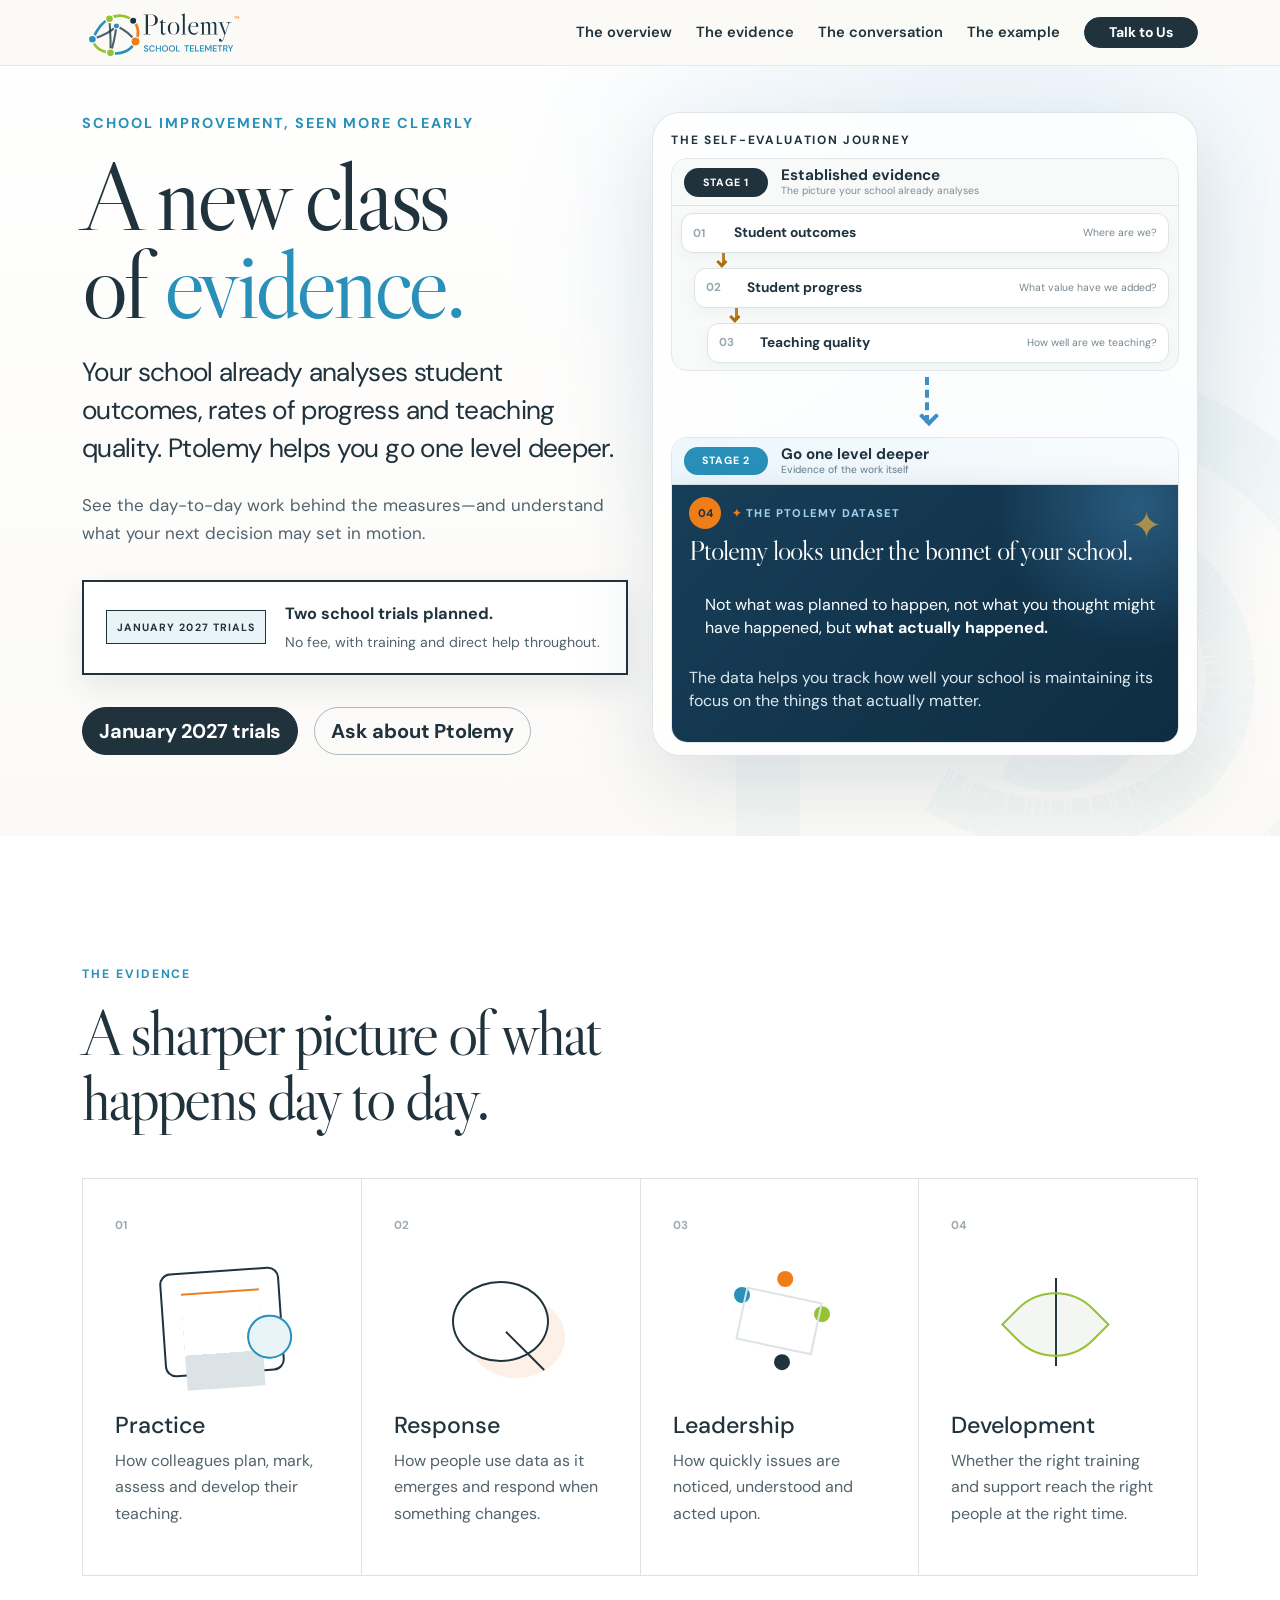
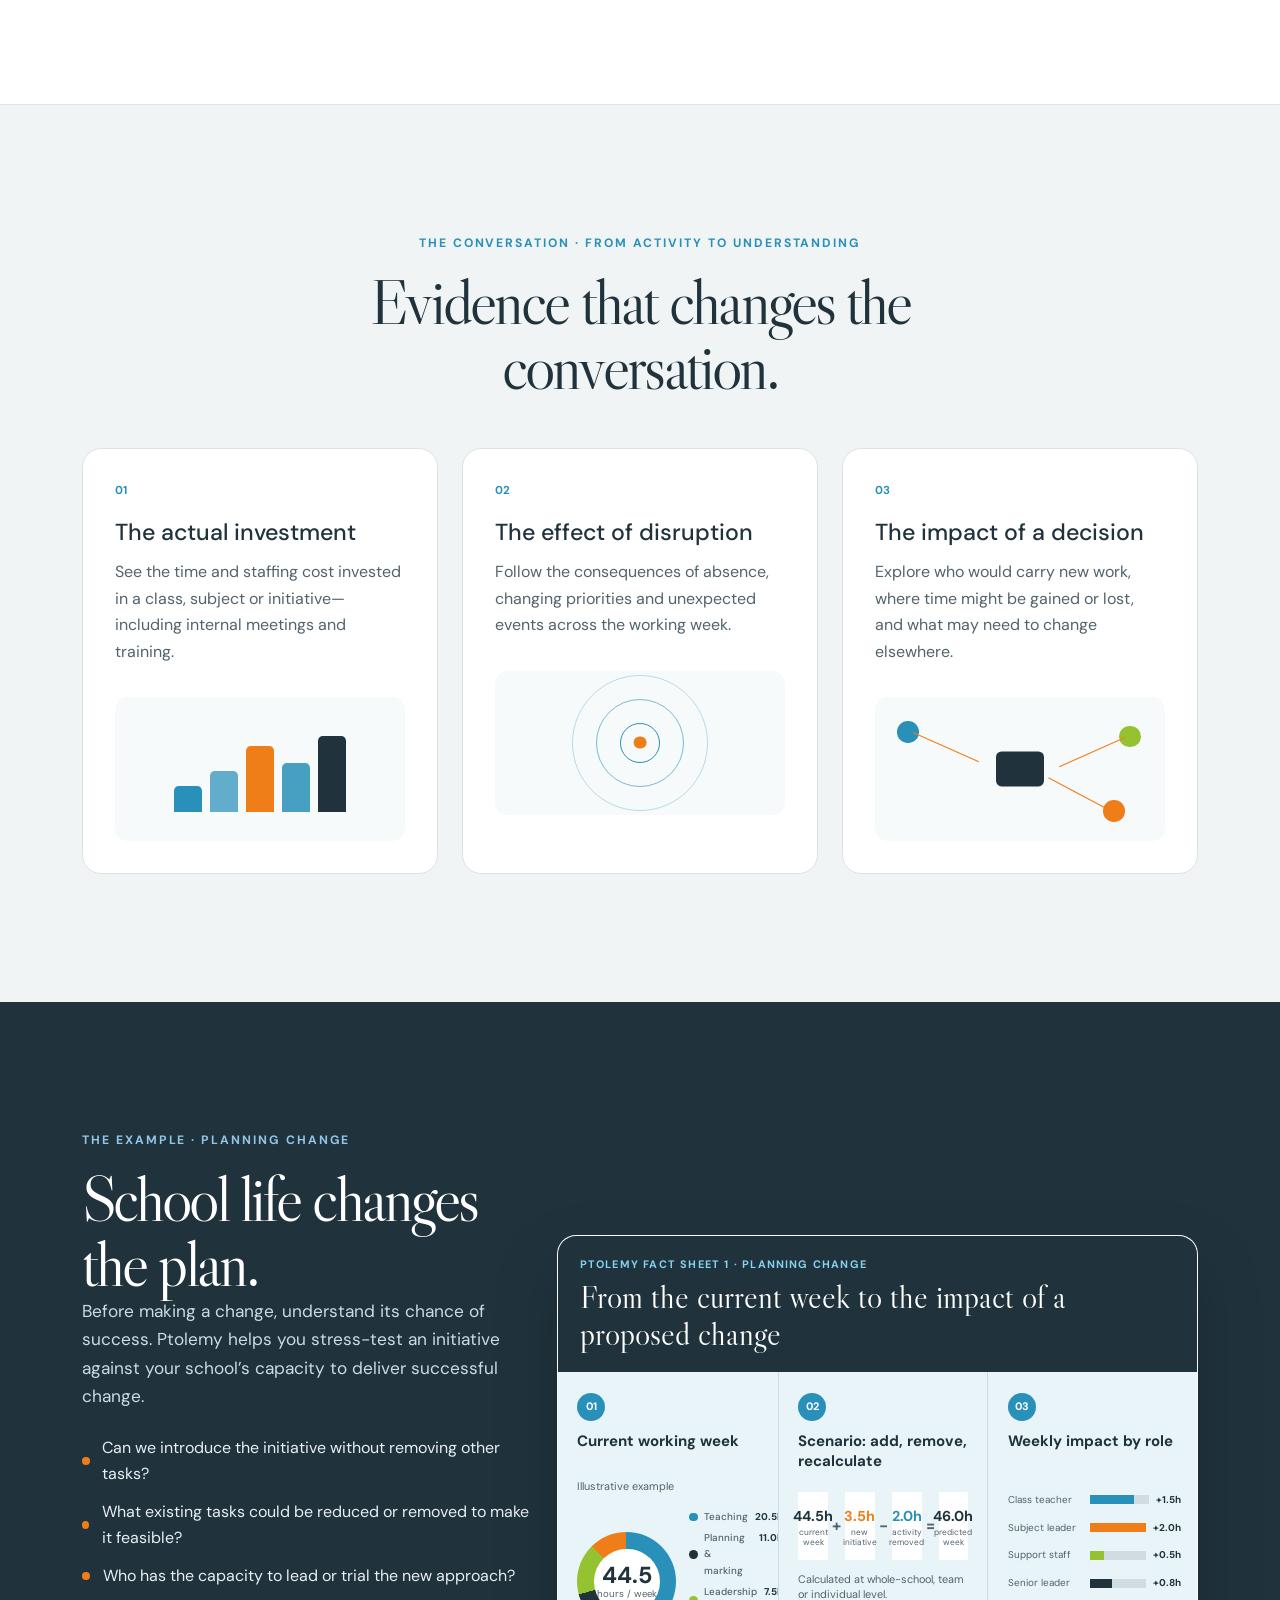
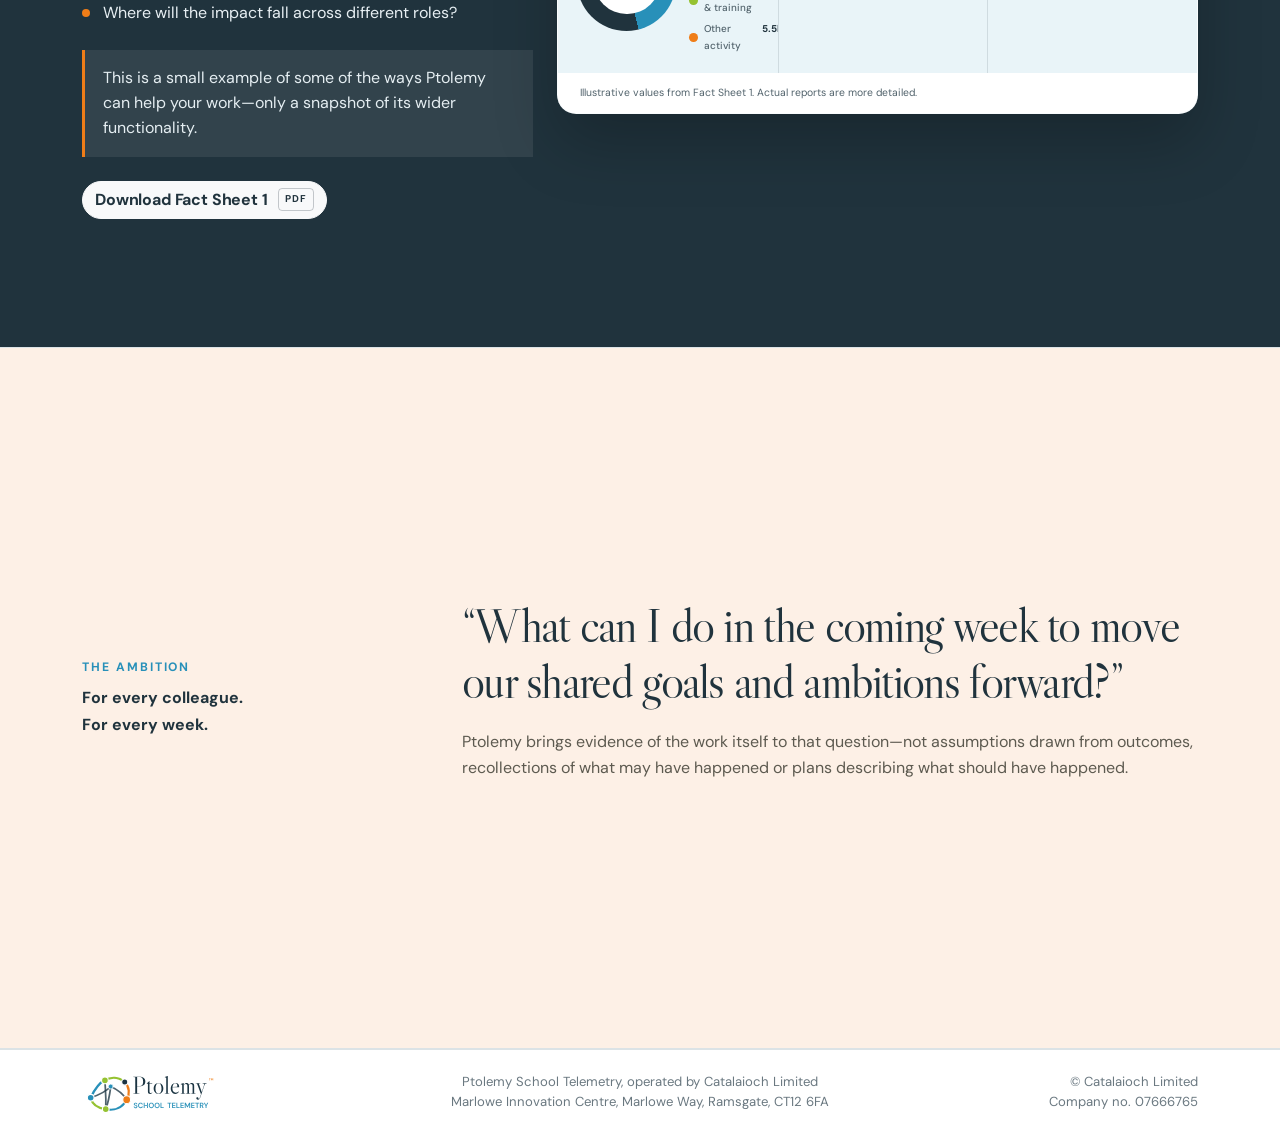
==== index.html @ fa5c5815 "Publish Ptolemy School Telemetry website" ====
<!doctype html>
<html lang="en">
<head>
  <meta charset="utf-8">
  <meta name="viewport" content="width=device-width, initial-scale=1">
  <meta name="description" content="Ptolemy gives schools a new class of evidence: a clear view of the day-to-day work behind outcomes, progress and teaching quality.">
  <title>Ptolemy — School Telemetry</title>
  <link rel="icon" type="image/png" href="assets/images/Ptolemy_Relational_Field_Favicon.png?v=1">
  <link href="https://cdn.jsdelivr.net/npm/bootstrap@5.3.3/dist/css/bootstrap.min.css" rel="stylesheet">
  <link rel="preconnect" href="https://fonts.googleapis.com">
  <link rel="preconnect" href="https://fonts.gstatic.com" crossorigin>
  <link href="https://fonts.googleapis.com/css2?family=DM+Sans:wght@400;500;600;700&amp;family=Libre+Caslon+Display&amp;display=swap" rel="stylesheet">
  <script>
    if ("scrollRestoration" in history) history.scrollRestoration = "manual";
    if (!location.hash || location.hash === "#top") window.scrollTo(0, 0);
  </script>
  <link rel="stylesheet" href="assets/site.css">
</head>
<body>
  <a class="skip-link" href="#main-content">Skip to content</a>

  <nav class="navbar navbar-expand-lg fixed-top" aria-label="Primary navigation">
    <div class="container py-2">
      <a class="navbar-brand d-flex align-items-center" href="#top" aria-label="Ptolemy School Telemetry home">
        <img class="brand-lockup brand-lockup--header" src="assets/images/Ptolemy_Relational_Field_Web_V2B_Refined.svg?v=2b-refined-1" alt="Ptolemy - School Telemetry, relational field identity">
      </a>
      <button class="navbar-toggler" type="button" data-bs-toggle="collapse" data-bs-target="#siteNav" aria-controls="siteNav" aria-expanded="false" aria-label="Toggle navigation">
        <span class="navbar-toggler-icon"></span>
      </button>
      <div class="collapse navbar-collapse" id="siteNav">
        <ul class="navbar-nav ms-auto align-items-lg-center gap-lg-2">
          <li class="nav-item"><a class="nav-link" href="#top">The overview</a></li>
          <li class="nav-item"><a class="nav-link" href="#evidence">The evidence</a></li>
          <li class="nav-item"><a class="nav-link" href="#evidence-conversation">The conversation</a></li>
          <li class="nav-item"><a class="nav-link" href="#difference">The example</a></li>
          <li class="nav-item ms-lg-2"><button class="btn btn-brand btn-sm px-4" type="button" data-bs-toggle="modal" data-bs-target="#contactModal">Talk to Us</button></li>
        </ul>
      </div>
    </div>
  </nav>

  <header class="hero" id="top">
    <div class="hero-watermark" aria-hidden="true"></div>
    <div class="container position-relative">
      <div class="row align-items-center min-vh-100 py-5 gy-5">
        <div class="col-lg-6 pt-5">
          <p class="eyebrow mb-4">School improvement, seen more clearly</p>
          <h1 class="display-title mb-4">A new class<br>of <span>evidence.</span></h1>
          <p class="hero-lead mb-4">Your school already analyses student outcomes, rates of progress and teaching quality. Ptolemy helps you go one level deeper.</p>
          <p class="hero-copy mb-5">See the day-to-day work behind the measures—and understand what your next decision may set in motion.</p>
          <button class="trial-banner trial-banner-v6 trial-banner-action" type="button" data-bs-toggle="modal" data-bs-target="#contactModal" aria-label="Open contact details for the January 2027 school trials">
            <span class="trial-banner-label">January 2027 trials</span>
            <span class="trial-banner-copy"><strong>Two school trials planned.</strong><span>No fee, with training and direct help throughout.</span></span>
          </button>
          <div class="d-flex flex-wrap gap-3">
            <button class="btn btn-brand btn-lg" type="button" data-bs-toggle="modal" data-bs-target="#contactModal">January 2027 trials</button>
            <button class="btn btn-outline-brand btn-lg" type="button" data-bs-toggle="modal" data-bs-target="#contactModal">Ask about Ptolemy</button>
          </div>
        </div>
        <div class="col-lg-6">
          <div class="depth-card" aria-label="The self-evaluation journey from established evidence to the Ptolemy dataset">
            <div class="journey-head">
              <p class="depth-kicker">The self-evaluation journey</p>
            </div>

            <div class="journey-section established-section">
              <div class="journey-stage stage-established">
                <span>Stage 1</span>
                <div><strong>Established evidence</strong><small>The picture your school already analyses</small></div>
              </div>

              <div class="familiar-flow">
                <div class="evidence-layer">
                  <span>01</span><strong>Student outcomes</strong><small>Where are we?</small>
                </div>
                <div class="journey-arrow" aria-hidden="true"><i></i></div>
                <div class="evidence-layer layer-two">
                  <span>02</span><strong>Student progress</strong><small>What value have we added?</small>
                </div>
                <div class="journey-arrow arrow-two" aria-hidden="true"><i></i></div>
                <div class="evidence-layer layer-three">
                  <span>03</span><strong>Teaching quality</strong><small>How well are we teaching?</small>
                </div>
              </div>
            </div>

            <div class="stage-connector" aria-label="Choose to go one level deeper">
              <i aria-hidden="true"></i>
            </div>

            <div class="journey-section deeper-section">
              <div class="journey-stage stage-deeper">
                <span>Stage 2</span>
                <div><strong>Go one level deeper</strong><small>Evidence of the work itself</small></div>
              </div>

              <div class="ptolemy-dataset">
                <div class="dataset-head">
                  <span class="dataset-number">04</span>
                  <span class="dataset-label"><b>✦</b> The Ptolemy dataset</span>
                </div>
                <div class="dataset-message dataset-message-v5">
                  <h2>Ptolemy looks under the bonnet of your school.</h2>
                  <blockquote>Not what was planned to happen, not what you thought might have happened, but <strong>what actually happened.</strong></blockquote>
                  <p class="dataset-focus">The data helps you track how well your school is maintaining its focus on the things that actually matter.</p>
                </div>
              </div>
            </div>
          </div>
        </div>
      </div>
    </div>
  </header>


  <main id="main-content">
    <section class="section-pad" id="evidence">
      <div class="container">
        <div class="row align-items-end mb-5 gy-4">
          <div class="col-lg-7">
            <p class="eyebrow">The evidence</p>
            <h2 class="section-title">A sharper picture of what happens day to day.</h2>
          </div>
        </div>

        <div class="activity-grid">
          <article class="activity-card">
            <span class="activity-index">01</span>
            <div class="activity-mark mark-plan" aria-hidden="true"></div>
            <h3>Practice</h3>
            <p>How colleagues plan, mark, assess and develop their teaching.</p>
          </article>
          <article class="activity-card">
            <span class="activity-index">02</span>
            <div class="activity-mark mark-data" aria-hidden="true"></div>
            <h3>Response</h3>
            <p>How people use data as it emerges and respond when something changes.</p>
          </article>
          <article class="activity-card">
            <span class="activity-index">03</span>
            <div class="activity-mark mark-lead" aria-hidden="true"></div>
            <h3>Leadership</h3>
            <p>How quickly issues are noticed, understood and acted upon.</p>
          </article>
          <article class="activity-card">
            <span class="activity-index">04</span>
            <div class="activity-mark mark-grow" aria-hidden="true"></div>
            <h3>Development</h3>
            <p>Whether the right training and support reach the right people at the right time.</p>
          </article>
        </div>
      </div>
    </section>

    <section class="section-pad reveal-section evidence-conversation-section" id="evidence-conversation">
      <div class="container">
        <div class="text-center section-heading-narrow mx-auto mb-5">
          <p class="eyebrow">The conversation &middot; From activity to understanding</p>
          <h2 class="section-title">Evidence that changes the conversation.</h2>
        </div>
        <div class="row g-4">
          <div class="col-md-4">
            <article class="reveal-card h-100">
              <div class="reveal-no">01</div>
              <h3>The actual investment</h3>
              <p>See the time and staffing cost invested in a class, subject or initiative—including internal meetings and training.</p>
              <div class="mini-viz cost-viz" aria-hidden="true"><i></i><i></i><i></i><i></i><i></i></div>
            </article>
          </div>
          <div class="col-md-4">
            <article class="reveal-card h-100">
              <div class="reveal-no">02</div>
              <h3>The effect of disruption</h3>
              <p>Follow the consequences of absence, changing priorities and unexpected events across the working week.</p>
              <div class="mini-viz ripple-viz" aria-hidden="true"><i></i><i></i><i></i><b></b></div>
            </article>
          </div>
          <div class="col-md-4">
            <article class="reveal-card h-100">
              <div class="reveal-no">03</div>
              <h3>The impact of a decision</h3>
              <p>Explore who would carry new work, where time might be gained or lost, and what may need to change elsewhere.</p>
              <div class="mini-viz decision-viz" aria-hidden="true"><span></span><i></i><i></i><i></i></div>
            </article>
          </div>
        </div>
      </div>
    </section>

    <section class="section-pad actual-section" id="difference">
      <div class="container">
        <div class="row align-items-center gy-5">
          <div class="col-lg-5">
            <p class="eyebrow eyebrow-light">The example &middot; Planning change</p>
            <h2 class="section-title text-white">School life changes the plan.</h2>
            <p class="actual-copy">Before making a change, understand its chance of success. Ptolemy helps you stress-test an initiative against your school’s capacity to deliver successful change.</p>
            <ul class="actual-list list-unstyled mt-4 mb-0">
              <li><span></span>Can we introduce the initiative without removing other tasks?</li>
              <li><span></span>What existing tasks could be reduced or removed to make it feasible?</li>
              <li><span></span>Who has the capacity to lead or trial the new approach?</li>
              <li><span></span>Where will the impact fall across different roles?</li>
            </ul>
            <p class="example-snapshot">This is a small example of some of the ways Ptolemy can help your work&mdash;only a snapshot of its wider functionality.</p>
            <a class="btn btn-light factsheet-download mt-4" href="assets/downloads/Ptolemy-Fact-Sheet-1-Planning-Change.pdf" download>Download Fact Sheet 1 <span>PDF</span></a>
          </div>
          <div class="col-lg-7">
            <figure class="planning-change-graphic" aria-labelledby="planningChangeTitle">
              <figcaption>
                <span>Ptolemy Fact Sheet 1 · Planning change</span>
                <strong id="planningChangeTitle">From the current week to the impact of a proposed change</strong>
              </figcaption>

              <div class="planning-change-flow">
                <section class="factsheet-panel current-week-panel">
                  <span class="factsheet-step">01</span>
                  <h3>Current working week</h3>
                  <p class="factsheet-note">Illustrative example</p>
                  <div class="week-donut-row">
                    <div class="week-donut" role="img" aria-label="44.5 hours per week: teaching 20.5 hours, planning and marking 11 hours, leadership and training 7.5 hours, other activity 5.5 hours">
                      <span><strong>44.5</strong>hours / week</span>
                    </div>
                    <dl class="week-legend">
                      <div><dt><i class="legend-teaching"></i>Teaching</dt><dd>20.5h</dd></div>
                      <div><dt><i class="legend-planning"></i>Planning &amp; marking</dt><dd>11.0h</dd></div>
                      <div><dt><i class="legend-leadership"></i>Leadership &amp; training</dt><dd>7.5h</dd></div>
                      <div><dt><i class="legend-other"></i>Other activity</dt><dd>5.5h</dd></div>
                    </dl>
                  </div>
                </section>

                <section class="factsheet-panel scenario-panel">
                  <span class="factsheet-step">02</span>
                  <h3>Scenario: add, remove, recalculate</h3>
                  <div class="scenario-equation" aria-label="44.5 hour current week plus 3.5 hour new initiative minus 2 hour activity removed equals 46 hour predicted week">
                    <div><strong>44.5h</strong><small>current week</small></div>
                    <span>+</span>
                    <div class="equation-add"><strong>3.5h</strong><small>new initiative</small></div>
                    <span>−</span>
                    <div class="equation-remove"><strong>2.0h</strong><small>activity removed</small></div>
                    <span>=</span>
                    <div><strong>46.0h</strong><small>predicted week</small></div>
                  </div>
                  <p class="scenario-levels">Calculated at whole-school, team or individual level.</p>
                </section>

                <section class="factsheet-panel impact-panel">
                  <span class="factsheet-step">03</span>
                  <h3>Weekly impact by role</h3>
                  <div class="role-impact" aria-label="Illustrative weekly impact by role">
                    <div><span>Class teacher</span><i><b style="--impact:75%"></b></i><strong>+1.5h</strong></div>
                    <div><span>Subject leader</span><i><b class="impact-orange" style="--impact:100%"></b></i><strong>+2.0h</strong></div>
                    <div><span>Support staff</span><i><b class="impact-green" style="--impact:25%"></b></i><strong>+0.5h</strong></div>
                    <div><span>Senior leader</span><i><b class="impact-navy" style="--impact:40%"></b></i><strong>+0.8h</strong></div>
                  </div>
                </section>
              </div>
              <p class="graphic-disclaimer">Illustrative values from Fact Sheet 1. Actual reports are more detailed.</p>
            </figure>
          </div>
        </div>
      </div>
    </section>

    <section class="decision-band ambition-section" id="ambition">
      <div class="container">
        <div class="row align-items-center gy-4">
          <div class="col-lg-4">
            <p class="eyebrow mb-2">The ambition</p>
            <p class="decision-label mb-0">For every colleague.<br>For every week.</p>
          </div>
          <div class="col-lg-8">
            <blockquote>“What can I do in the coming week to move our shared goals and ambitions forward?”</blockquote>
            <p>Ptolemy brings evidence of the work itself to that question—not assumptions drawn from outcomes, recollections of what may have happened or plans describing what should have happened.</p>
          </div>
        </div>
      </div>
    </section>
  </main>

  <footer>
    <div class="container footer-grid">
      <div class="footer-brand">
        <img class="brand-lockup brand-lockup--footer" src="assets/images/Ptolemy_Relational_Field_Web_V2B_Refined.svg?v=2b-refined-1" alt="Ptolemy - School Telemetry, relational field identity">
      </div>
      <p class="footer-address mb-0">
        <span>Ptolemy School Telemetry, operated by Catalaioch Limited</span>
        <span>Marlowe Innovation Centre, Marlowe Way, Ramsgate, CT12 6FA</span>
      </p>
      <p class="footer-legal mb-0">
        <span>© Catalaioch Limited</span>
        <span>Company no. 07666765</span>
      </p>
    </div>
  </footer>

  <div class="modal fade" id="contactModal" tabindex="-1" aria-labelledby="contactModalTitle" aria-hidden="true">
    <div class="modal-dialog modal-lg modal-dialog-centered modal-dialog-scrollable">
      <div class="modal-content">
        <div class="modal-header border-0 px-4 px-md-5 pt-4 pt-md-5">
          <div>
            <span class="modal-kicker">Contact Ptolemy</span>
            <h2 class="modal-title" id="contactModalTitle">Start a conversation.</h2>
            <p class="contact-modal-lead">Find out more about the school trial and maybe even register some interest, or ask to learn more about Ptolemy itself and how it works.</p>
          </div>
          <button type="button" class="btn-close" data-bs-dismiss="modal" aria-label="Close contact details"></button>
        </div>
        <div class="modal-body px-4 px-md-5 pb-4 pb-md-5">
          <div class="contact-modal-grid">
            <section>
              <h3>January 2027 school trial</h3>
              <p>Email <a href="mailto:info@ptolemyeducation.co.uk?subject=January%202027%20trial">info@ptolemyeducation.co.uk</a> with the subject “January 2027 trial”.</p>
            </section>
            <section>
              <h3>General product enquiry</h3>
              <p>Email <a href="mailto:info@ptolemyeducation.co.uk">info@ptolemyeducation.co.uk</a> or telephone <a href="tel:+447778728477">07778 728 477</a>.</p>
            </section>
          </div>

          <aside class="privacy-notice" aria-label="Privacy information">
            <p><strong>Privacy:</strong> If you email us, Catalaioch Limited will use your contact details and message only to reply to and manage your enquiry. We will not add you to a marketing list.</p>
            <details>
              <summary>How we use and retain your information</summary>
              <div>
                <p>These links open your email application; this website does not submit a contact form. We process your name, email address and message on the basis of our legitimate interests in responding to enquiries. Our email service provider will handle the correspondence for us.</p>
                <p>We keep the correspondence only until your enquiry is concluded and it is no longer reasonably required, unless we need to retain it to meet a legal or record-keeping obligation.</p>
                <p>You may ask us for access to your personal data, or ask us to correct, erase or restrict it, and you may object to its use. Contact <a href="mailto:info@ptolemyeducation.co.uk?subject=Data%20protection%20request">info@ptolemyeducation.co.uk</a>. You may also complain to the <a href="https://ico.org.uk/make-a-complaint/" target="_blank" rel="noopener">Information Commissioner’s Office</a>.</p>
              </div>
            </details>
          </aside>
        </div>
      </div>
    </div>
  </div>

  <script src="https://cdn.jsdelivr.net/npm/bootstrap@5.3.3/dist/js/bootstrap.bundle.min.js"></script>
  <script src="assets/site.js"></script>
</body>
</html>
---- assets/site.css ----
/* Consolidated from assets/site.css */
:root {
  --ink: #20333d;
  --ink-soft: #52636c;
  --navy: #20333d;
  --blue: #2890b9;
  --blue-pale: #e9f4f8;
  --gold: #ef7d18;
  --gold-pale: #fdf0e6;
  --sage: #95c231;
  --paper: #fbfaf7;
  --line: #dce3e6;
  --white: #fff;
}

html { scroll-behavior: smooth; }

body {
  color: var(--ink);
  background: var(--paper);
  font-family: "DM Sans", sans-serif;
  line-height: 1.65;
}

.skip-link {
  position: fixed;
  top: -100px;
  left: 1rem;
  z-index: 2000;
  padding: .75rem 1rem;
  color: #fff;
  background: var(--navy);
}

.skip-link:focus { top: 1rem; }

.navbar {
  padding: .1rem 0;
  background: rgba(251, 250, 247, .92);
  border-bottom: 1px solid rgba(23, 43, 58, .08);
  backdrop-filter: blur(16px);
}

.navbar > .container {
  padding-top: .12rem !important;
  padding-bottom: .12rem !important;
}

.navbar-brand { padding-top: 0; padding-bottom: 0; }

.brand-lockup {
  display: block;
  width: auto;
  height: auto;
}

.brand-lockup--header { height: 3.6rem; }
.brand-lockup--footer { height: 3rem; }

.brand-word {
  display: flex;
  align-items: center;
  font-family: "Libre Caslon Display", Georgia, serif;
  font-size: 3.2rem;
  line-height: .82;
  letter-spacing: -.035em;
}

.brand-lockup-copy {
  display: flex;
  flex-direction: column;
  justify-content: center;
  min-width: 0;
  line-height: 1;
}

.navbar-brand .brand-word {
  font-size: 3.45rem;
  line-height: .72;
}

.brand-strapline {
  margin-top: .4rem;
  color: var(--navy);
  font-size: .72rem;
  font-weight: 600;
  letter-spacing: .075em;
  line-height: 1;
  white-space: nowrap;
}

.trade-mark {
  position: relative;
  top: -.24em;
  margin-left: .12em;
  font-size: .62em;
}

.brand-lockup-copy--footer .brand-word {
  font-size: 2.25rem;
  line-height: .72;
}

.brand-lockup-copy--footer .brand-strapline {
  margin-top: .32rem;
  font-size: .62rem;
}

@media (max-width: 575.98px) {
  .brand-lockup--header { height: 3rem; }
  .brand-lockup--footer { height: 2.75rem; }
}

.nav-link {
  color: var(--ink);
  font-size: .92rem;
  font-weight: 600;
}

.nav-link:hover, .nav-link:focus { color: var(--blue); }

.btn {
  border-radius: 999px;
  font-weight: 700;
  letter-spacing: -.01em;
}

.btn-brand {
  color: #fff;
  background: var(--navy);
  border-color: var(--navy);
}

.btn-brand:hover, .btn-brand:focus {
  color: #fff;
  background: #102f45;
  border-color: #102f45;
  transform: translateY(-1px);
}

.btn-outline-brand {
  color: var(--navy);
  border-color: rgba(24, 63, 89, .35);
}

.btn-outline-brand:hover, .btn-outline-brand:focus {
  color: var(--navy);
  background: var(--blue-pale);
  border-color: var(--navy);
}

.hero {
  position: relative;
  min-height: 760px;
  overflow: hidden;
  background:
    radial-gradient(circle at 78% 24%, rgba(79, 155, 211, .13), transparent 31rem),
    linear-gradient(180deg, #fff 0%, var(--paper) 100%);
}

.hero-watermark {
  position: absolute;
  right: -15rem;
  bottom: -24rem;
  width: 64rem;
  height: 64rem;
  opacity: .32;
  background: url("images/Ptolemy_Open_Orbit_Watermark.png?v=1") center/contain no-repeat;
  pointer-events: none;
}

.eyebrow {
  color: var(--blue);
  font-size: .76rem;
  font-weight: 700;
  letter-spacing: .16em;
  text-transform: uppercase;
}

.eyebrow-light { color: #91c6e8; }

.display-title, .section-title {
  font-family: "Libre Caslon Display", Georgia, serif;
  letter-spacing: -.045em;
}

.display-title {
  max-width: 760px;
  font-size: clamp(4rem, 7.6vw, 7.2rem);
  line-height: .91;
}

.display-title span { color: var(--blue); }

.hero-lead {
  max-width: 650px;
  font-size: clamp(1.25rem, 2.1vw, 1.65rem);
  line-height: 1.45;
  letter-spacing: -.025em;
}

.hero-copy {
  max-width: 590px;
  color: var(--ink-soft);
  font-size: 1.06rem;
}

@media (min-width: 992px) {
  .hero .row {
    align-items: flex-start !important;
    padding-top: 8rem !important;
    padding-bottom: 4rem !important;
  }

  .hero .row > .col-lg-6:first-child {
    padding-top: 0 !important;
    transform: translateY(-1rem);
  }

  .hero .row > .col-lg-6:last-child {
    transform: translateY(-1rem);
  }
}

.hero .eyebrow {
  margin-bottom: 1rem !important;
  font-size: .9rem;
  letter-spacing: .14em;
}

.depth-card {
  position: relative;
  max-width: 625px;
  margin-left: auto;
  padding: 1.15rem;
  padding-bottom: .75rem;
  border: 1px solid rgba(23, 43, 58, .12);
  border-radius: 1.75rem;
  background: rgba(255, 255, 255, .82);
  box-shadow: 0 30px 80px rgba(24, 63, 89, .13);
  backdrop-filter: blur(12px);
}

.depth-kicker {
  margin: 0;
  color: var(--navy);
  font-size: .75rem;
  font-weight: 700;
  letter-spacing: .14em;
  text-transform: uppercase;
}

.journey-head {
  display: flex;
  align-items: center;
  margin-bottom: .45rem;
}

.journey-section {
  overflow: hidden;
  border: 1px solid #e2e8ea;
  border-radius: 1rem;
  background: rgba(247, 249, 249, .8);
}

.journey-stage {
  display: grid;
  grid-template-columns: 5.2rem 1fr;
  gap: .85rem;
  align-items: center;
  padding: .46rem .75rem;
  border-bottom: 1px solid var(--line);
}

.journey-stage > span {
  display: grid;
  place-items: center;
  min-height: 1.8rem;
  padding: .2rem .45rem;
  color: #fff;
  border-radius: 999px;
  background: var(--navy);
  font-size: .66rem;
  font-weight: 800;
  letter-spacing: .1em;
  text-transform: uppercase;
}

.journey-stage strong { display: block; color: var(--navy); font-size: .95rem; line-height: 1.15; }
.journey-stage small { display: block; margin-top: .08rem; color: #7c8b93; font-size: .64rem; line-height: 1.2; }

.stage-established {
  background: #f8f9f9;
}

.stage-deeper {
  background: linear-gradient(90deg, #edf7fc, #f8fbfc);
}

.stage-deeper > span { color: #fff; background: var(--blue); }
.stage-deeper strong { color: var(--navy); }
.stage-deeper small { color: #5f7b8c; }

.stage-connector {
  position: relative;
  display: flex;
  justify-content: center;
  width: 100%;
  height: 3.65rem;
  margin: .25rem auto;
}

.stage-connector i {
  position: absolute;
  left: 50%;
  top: .15rem;
  width: 0;
  height: 2.85rem;
  border-left: 4px dashed #3b8fc7;
}

.stage-connector i::after {
  content: "";
  position: absolute;
  left: -.46rem;
  bottom: -.02rem;
  width: .88rem;
  height: .88rem;
  border-right: 4px solid #3b8fc7;
  border-bottom: 4px solid #3b8fc7;
  transform: rotate(45deg);
}

.familiar-flow {
  display: block;
  padding: .45rem .55rem;
}

.evidence-layer {
  display: grid;
  grid-template-columns: 2rem 1fr auto;
  gap: .55rem;
  align-items: center;
  margin: 0;
  padding: .58rem .7rem;
  border: 1px solid var(--line);
  border-radius: .75rem;
  background: #fff;
  box-shadow: 0 5px 14px rgba(24, 63, 89, .04);
}

.evidence-layer > span {
  color: #99a7af;
  font-size: .72rem;
  font-weight: 700;
}

.evidence-layer strong { font-size: .86rem; line-height: 1.15; }
.evidence-layer small { color: #76868f; font-size: .65rem; line-height: 1.2; }

.layer-two { margin-left: .8rem; }
.layer-three { margin-left: 1.6rem; }

.journey-arrow {
  position: relative;
  width: 2rem;
  height: .96rem;
  margin-left: 1.55rem;
}

.journey-arrow i {
  position: absolute;
  left: 50%;
  top: 0;
  width: 3px;
  height: .78rem;
  background: #bb8120;
}

.journey-arrow i::after {
  content: "";
  position: absolute;
  left: -.22rem;
  right: auto;
  bottom: 0;
  width: .48rem;
  height: .48rem;
  border-right: 3px solid #a86f12;
  border-bottom: 3px solid #a86f12;
  transform: rotate(45deg);
}

.arrow-two { margin-left: 2.35rem; }

.ptolemy-dataset {
  position: relative;
  overflow: hidden;
  padding: .78rem 1.05rem .85rem;
  color: #fff;
  border: 1px solid rgba(255,255,255,.12);
  border: 0;
  border-radius: 0;
  background:
    radial-gradient(circle at 92% 8%, rgba(79,155,211,.38), transparent 9rem),
    linear-gradient(135deg, #173e58, #0e2d42);
  box-shadow: 0 17px 38px rgba(24, 63, 89, .25);
}

.ptolemy-dataset::after {
  content: "✦";
  position: absolute;
  right: 1rem;
  top: .65rem;
  color: rgba(213, 163, 62, .75);
  font-size: 2.3rem;
}

.dataset-head { display: flex; align-items: center; gap: .65rem; margin-bottom: .32rem; }

.dataset-number {
  display: grid;
  place-items: center;
  width: 2rem;
  height: 2rem;
  color: var(--navy);
  border-radius: 50%;
  background: var(--gold);
  font-size: .7rem;
  font-weight: 800;
}

.dataset-label {
  color: #9fd0ed;
  font-size: .7rem;
  font-weight: 800;
  letter-spacing: .11em;
  text-transform: uppercase;
}

.dataset-label b { color: var(--gold); }

.ptolemy-dataset h2 {
  max-width: 450px;
  margin: 0 0 .3rem;
  font-family: "Libre Caslon Display", Georgia, serif;
  font-size: clamp(1.42rem, 2.1vw, 1.78rem);
  line-height: 1.08;
  letter-spacing: -.035em;
}

.ptolemy-dataset > p { margin: 0; color: #c7d8e2; font-size: .82rem; }

.dataset-signals { display: flex; flex-wrap: wrap; gap: .35rem; margin-top: .48rem; }

.dataset-signals span {
  padding: .28rem .62rem;
  color: #fff;
  border: 1px solid rgba(255,255,255,.17);
  border-radius: 999px;
  background: rgba(255,255,255,.06);
  font-size: .68rem;
  font-weight: 700;
}

.depth-caption {
  display: flex;
  justify-content: center;
  align-items: center;
  gap: .65rem;
  margin: .65rem 0 0;
  color: var(--navy);
  font-size: .72rem;
  font-weight: 700;
  letter-spacing: .05em;
  text-transform: uppercase;
}

.depth-caption i {
  width: 1.7rem;
  height: 1px;
  background: var(--gold);
}

.section-pad { padding: clamp(5.5rem, 10vw, 9rem) 0; }

.section-title {
  margin: 0;
  font-size: clamp(2.8rem, 5vw, 5rem);
  line-height: 1.02;
}

.section-intro {
  color: var(--ink-soft);
  font-size: 1.08rem;
}

.activity-grid {
  display: grid;
  grid-template-columns: repeat(4, 1fr);
  border-top: 1px solid var(--line);
  border-left: 1px solid var(--line);
}

.activity-card {
  position: relative;
  min-height: 360px;
  padding: 2rem;
  border-right: 1px solid var(--line);
  border-bottom: 1px solid var(--line);
  background: rgba(255,255,255,.48);
  transition: background .25s ease, transform .25s ease;
}

.activity-card:hover { z-index: 2; background: #fff; transform: translateY(-4px); }
.activity-index { color: #9daab1; font-size: .72rem; font-weight: 700; }
.activity-card h3 { margin-top: 2rem; font-size: 1.45rem; }
.activity-card p { color: var(--ink-soft); }

.activity-mark {
  position: relative;
  width: 7.5rem;
  height: 6.5rem;
  margin: 2rem auto 2.4rem;
}

.activity-mark::before, .activity-mark::after { content: ""; position: absolute; }
.mark-plan { border: 2px solid var(--navy); border-radius: .7rem; transform: rotate(-4deg); }
.mark-plan::before { inset: 1.2rem; border-top: 2px solid var(--gold); box-shadow: 0 1.1rem 0 var(--line), 0 2.2rem 0 var(--line); }
.mark-plan::after { right: -.7rem; bottom: .6rem; width: 2.8rem; height: 2.8rem; border-radius: 50%; background: var(--blue-pale); border: 2px solid var(--blue); }
.mark-data::before { inset: .7rem; border-radius: 50%; border: 2px solid var(--navy); box-shadow: 1rem 1rem 0 var(--gold-pale); }
.mark-data::after { left: 3.6rem; top: 5rem; width: 3.4rem; height: 2px; background: var(--navy); transform: rotate(45deg); }
.mark-lead::before { left: .9rem; top: 1.1rem; width: 1rem; height: 1rem; border-radius: 50%; background: var(--blue); box-shadow: 2.7rem -1rem 0 var(--gold), 5rem 1.2rem 0 var(--sage), 2.5rem 4.2rem 0 var(--navy); }
.mark-lead::after { inset: 1.55rem 1.3rem; border: 2px solid var(--line); transform: rotate(12deg); }
.mark-grow::before { left: 3.55rem; bottom: .5rem; width: 2px; height: 5.5rem; background: var(--navy); }
.mark-grow::after { left: 1.2rem; top: 1rem; width: 4.8rem; height: 4.8rem; border: 2px solid var(--sage); border-radius: 70% 0 70% 0; transform: rotate(45deg); background: rgba(111,141,120,.08); }

.actual-section { color: #fff; background: var(--navy); }
.actual-copy { color: #cbdbe4; font-size: 1.08rem; }
.actual-list li { display: flex; gap: .8rem; align-items: center; margin: .7rem 0; color: #e7eff3; }
.actual-list li span { width: .5rem; height: .5rem; border-radius: 50%; background: var(--gold); }

.plan-board {
  padding: 1.4rem;
  color: var(--ink);
  border-radius: 1.4rem;
  background: #fdfcf9;
  box-shadow: 0 32px 70px rgba(0,0,0,.2);
}

.plan-board-head { display: flex; justify-content: space-between; align-items: center; padding: .3rem .5rem 1.2rem; font-size: .82rem; font-weight: 700; }
.live-pill { display: flex; align-items: center; gap: .5rem; color: var(--sage); }
.live-pill i { width: .55rem; height: .55rem; border-radius: 50%; background: var(--sage); box-shadow: 0 0 0 .25rem rgba(111,141,120,.14); }
.plan-columns { display: grid; grid-template-columns: 1fr 1fr; border: 1px solid var(--line); border-radius: 1rem; overflow: hidden; }
.plan-column { padding: 1.3rem; background: #fff; }
.plan-column + .plan-column { border-left: 1px solid var(--line); }
.plan-column > p { font-size: .74rem; font-weight: 700; letter-spacing: .1em; text-transform: uppercase; }
.week-row { display: grid; grid-template-columns: 2.3rem 1fr auto; gap: .55rem; align-items: center; height: 2.75rem; font-size: .72rem; }
.week-row i { display: block; width: var(--w); height: .72rem; border-radius: 999px; background: #dfe8ed; }
.lived .week-row i { background: linear-gradient(90deg, var(--blue), #92c8e8); }
.week-row b { color: var(--gold); font-size: .62rem; font-weight: 700; }
.plan-insight { display: flex; justify-content: space-between; gap: 1rem; padding: 1.2rem .5rem .25rem; font-size: .8rem; }
.plan-insight span { color: var(--ink-soft); }

.section-heading-narrow { max-width: 800px; }
.reveal-card { position: relative; overflow: hidden; padding: 2rem; border: 1px solid var(--line); border-radius: 1.2rem; background: #fff; }
.reveal-no { color: var(--blue); font-size: .72rem; font-weight: 700; }
.reveal-card h3 { margin: 1.2rem 0 .8rem; font-size: 1.45rem; }
.reveal-card p { color: var(--ink-soft); }
.mini-viz { position: relative; height: 9rem; margin-top: 2rem; border-radius: .8rem; background: #f5f8f9; overflow: hidden; }
.cost-viz { display: flex; align-items: end; justify-content: center; gap: .5rem; padding: 1.8rem; }
.cost-viz i { width: 12%; height: 30%; border-radius: .3rem .3rem 0 0; background: var(--blue); }
.cost-viz i:nth-child(2) { height: 48%; opacity: .72; }
.cost-viz i:nth-child(3) { height: 77%; background: var(--gold); }
.cost-viz i:nth-child(4) { height: 57%; opacity: .85; }
.cost-viz i:nth-child(5) { height: 88%; background: var(--navy); }
.ripple-viz i { position: absolute; left: 50%; top: 50%; border: 1px solid var(--blue); border-radius: 50%; transform: translate(-50%,-50%); }
.ripple-viz i:nth-child(1) { width: 2.5rem; height: 2.5rem; }
.ripple-viz i:nth-child(2) { width: 5.5rem; height: 5.5rem; opacity: .6; }
.ripple-viz i:nth-child(3) { width: 8.5rem; height: 8.5rem; opacity: .3; }
.ripple-viz b { position: absolute; left: 50%; top: 50%; width: .8rem; height: .8rem; border-radius: 50%; background: var(--gold); transform: translate(-50%,-50%); }
.decision-viz span { position: absolute; left: 50%; top: 50%; width: 3rem; height: 2.2rem; border-radius: .35rem; background: var(--navy); transform: translate(-50%,-50%); }
.decision-viz i { position: absolute; width: 1.35rem; height: 1.35rem; border-radius: 50%; background: var(--blue); }
.decision-viz i::after { content: ""; position: absolute; top: 50%; width: 4.5rem; height: 1px; background: var(--gold); }
.decision-viz i:nth-of-type(1) { left: 1.4rem; top: 1.5rem; }
.decision-viz i:nth-of-type(1)::after { left: 1rem; transform: rotate(24deg); transform-origin: left; }
.decision-viz i:nth-of-type(2) { right: 1.5rem; top: 1.8rem; background: var(--sage); }
.decision-viz i:nth-of-type(2)::after { right: 1rem; transform: rotate(-24deg); transform-origin: right; }
.decision-viz i:nth-of-type(3) { right: 2.5rem; bottom: 1.2rem; background: var(--gold); }
.decision-viz i:nth-of-type(3)::after { right: .8rem; transform: rotate(28deg); transform-origin: right; }

.decision-band { padding: 5rem 0; border-top: 1px solid var(--line); border-bottom: 1px solid var(--line); background: var(--gold-pale); }
.decision-label { color: var(--navy); font-weight: 700; }
.decision-band blockquote { margin: 0 0 1.2rem; color: var(--navy); font-family: "Libre Caslon Display", Georgia, serif; font-size: clamp(2rem, 3.8vw, 3.8rem); line-height: 1.15; letter-spacing: -.035em; }
.decision-band .col-lg-8 > p { max-width: 780px; color: #5d5a50; }

.previews-section { background: #f1f4f4; }
.preview-card { display: flex; flex-direction: column; width: 100%; min-height: 410px; padding: 1.3rem; text-align: left; border: 1px solid var(--line); border-radius: 1.1rem; background: #fff; transition: transform .25s ease, box-shadow .25s ease; }
.preview-card:hover, .preview-card:focus-visible { transform: translateY(-6px); box-shadow: 0 22px 55px rgba(24,63,89,.12); outline: 3px solid rgba(79,155,211,.24); outline-offset: 3px; }
.preview-tag { color: var(--blue); font-size: .7rem; font-weight: 700; letter-spacing: .1em; text-transform: uppercase; }
.preview-screen { position: relative; display: block; height: 180px; margin: 1.2rem 0 1.5rem; border: 1px solid #d9e3e8; border-radius: .75rem; background: #f7fafb; overflow: hidden; }
.preview-card strong { display: block; min-height: 4.5rem; font-size: 1.15rem; line-height: 1.35; }
.preview-card small { display: flex; justify-content: space-between; margin-top: auto; padding-top: 1rem; color: var(--ink-soft); border-top: 1px solid var(--line); }
.preview-card small b { color: var(--blue); }
.screen-bars { display: flex; align-items: end; justify-content: center; gap: .45rem; padding: 2rem; }
.screen-bars i { width: 13%; height: 34%; background: var(--blue); border-radius: .2rem .2rem 0 0; }
.screen-bars i:nth-child(2) { height: 62%; opacity: .65; }
.screen-bars i:nth-child(3) { height: 79%; background: var(--navy); }
.screen-bars i:nth-child(4) { height: 52%; opacity: .8; }
.screen-bars i:nth-child(5) { height: 91%; background: var(--gold); }
.screen-grid { display: grid; grid-template-columns: repeat(4, 1fr); gap: .3rem; padding: 1.6rem; }
.screen-grid i { border-radius: .2rem; background: rgba(79,155,211,.24); }
.screen-grid i:nth-child(3n) { background: rgba(213,163,62,.48); }
.screen-grid i:nth-child(5n) { background: rgba(24,63,89,.62); }
.screen-cost em { position: absolute; left: 1.3rem; top: 1rem; color: var(--gold); font-family: Georgia,serif; font-size: 3.5rem; font-style: normal; }
.screen-cost i { position: absolute; left: 1.5rem; right: 1.5rem; height: 1rem; border-radius: 999px; background: #dce7ec; }
.screen-cost i:nth-of-type(1) { top: 6.2rem; }
.screen-cost i:nth-of-type(2) { top: 8rem; right: 4rem; background: #9bc7e3; }
.screen-cost i:nth-of-type(3) { top: 9.8rem; right: 6rem; background: var(--navy); }
.screen-bridge i { position: absolute; top: 50%; width: 3rem; height: 3rem; border-radius: 50%; border: 2px solid var(--blue); transform: translateY(-50%); }
.screen-bridge i:first-child { left: 1.5rem; }
.screen-bridge i:last-child { right: 1.5rem; border-color: var(--sage); }
.screen-bridge b { position: absolute; left: 4.5rem; right: 4.5rem; top: 50%; height: 2px; background: var(--gold); }
.screen-bridge b::after { content: ""; position: absolute; right: -.1rem; top: -.3rem; width: .7rem; height: .7rem; border-top: 2px solid var(--gold); border-right: 2px solid var(--gold); transform: rotate(45deg); }

.partner-section { padding: 6rem 0; background: #fff; }
.partner-card { position: relative; overflow: hidden; padding: clamp(2.5rem, 6vw, 5rem); color: #fff; border-radius: 1.5rem; background: var(--navy); }
.partner-card::after { content: ""; position: absolute; right: -8rem; bottom: -11rem; width: 28rem; height: 28rem; opacity: .16; background: url("images/Ptolemy_Open_Orbit_Watermark.png?v=1") center/contain no-repeat; pointer-events: none; }
.partner-card h2 { max-width: 760px; font-family: "Libre Caslon Display",Georgia,serif; font-size: clamp(2.4rem,4.5vw,4.6rem); line-height: 1; letter-spacing: -.04em; }
.partner-card p { max-width: 760px; color: #ccdae3; }
.partner-card .btn { position: relative; z-index: 2; color: var(--navy); }

.contact-section { background: #f1f4f4; }

.contact-details,
.contact-form-panel {
  padding: clamp(2rem, 4vw, 3.25rem);
  border: 1px solid var(--line);
  border-radius: 1.2rem;
  background: #fff;
}

.contact-kicker {
  display: block;
  margin-bottom: 1rem;
  color: var(--blue);
  font-size: .7rem;
  font-weight: 700;
  letter-spacing: .11em;
  text-transform: uppercase;
}

.contact-details h3 {
  margin-bottom: 1.5rem;
  color: var(--navy);
  font-family: "Libre Caslon Display", Georgia, serif;
  font-size: clamp(2rem, 3vw, 3rem);
  letter-spacing: -.035em;
}

.contact-details address {
  display: flex;
  flex-direction: column;
  margin-bottom: 2rem;
  color: var(--ink-soft);
  font-style: normal;
  line-height: 1.65;
}

.contact-list > div {
  padding: 1rem 0;
  border-top: 1px solid var(--line);
}

.contact-list dt {
  margin-bottom: .2rem;
  color: var(--ink-soft);
  font-size: .7rem;
  letter-spacing: .09em;
  text-transform: uppercase;
}

.contact-list dd { margin: 0; }
.contact-list a { color: var(--navy); font-weight: 700; text-decoration-color: rgba(40,144,185,.4); text-underline-offset: .2em; }
.contact-list a:hover { color: var(--blue); }

.contact-form-panel {
  display: flex;
  align-items: flex-start;
  background: var(--paper);
}

.zoho-form-embed {
  width: 100%;
  min-height: 600px;
}

.zoho-form-embed iframe { display: block; }

.contact-map {
  overflow: hidden;
  min-height: 420px;
  border: 1px solid var(--line);
  border-radius: 1.2rem;
  background: #dfe8ed;
}

.contact-map iframe {
  display: block;
  width: 100%;
  height: 420px;
  border: 0;
}

footer { padding: 2.5rem 0; color: #6a7880; background: #fff; border-top: 1px solid var(--line); font-size: .82rem; }
footer .brand-word { height: 40px; color: var(--ink); font-size: 2.65rem; }
footer small { display: block; margin-top: .25rem; }

.modal-content { border: 0; border-radius: 1.4rem; box-shadow: 0 35px 90px rgba(0,0,0,.2); }
.modal-kicker { color: var(--blue); font-size: .68rem; font-weight: 700; letter-spacing: .11em; text-transform: uppercase; }
.modal-title { margin-top: .35rem; font-family: "Libre Caslon Display",Georgia,serif; font-size: clamp(2.2rem,4vw,4rem); letter-spacing: -.04em; }
.modal-intro { max-width: 760px; color: var(--ink-soft); }
.dummy-report { margin-top: 2rem; padding: 1.5rem; border: 1px solid var(--line); border-radius: 1rem; background: #f4f7f8; }
.dummy-head { display: flex; justify-content: space-between; align-items: center; gap: 1rem; margin-bottom: 1rem; }
.dummy-head strong { font-size: 1.15rem; }
.dummy-head span { color: var(--sage); font-size: .72rem; font-weight: 700; }
.dummy-stats { display: grid; grid-template-columns: repeat(3,1fr); gap: .8rem; margin-bottom: .8rem; }
.dummy-stat, .dummy-panel { padding: 1rem; border: 1px solid var(--line); border-radius: .7rem; background: #fff; }
.dummy-stat small { display: block; color: var(--ink-soft); }
.dummy-stat b { display: block; margin-top: .3rem; color: var(--navy); font-size: 1.6rem; }
.dummy-chart { display: flex; align-items: end; gap: .5rem; height: 190px; padding: 1.5rem; border: 1px solid var(--line); border-radius: .7rem; background: #fff; }
.dummy-chart i { flex: 1; height: var(--h); border-radius: .25rem .25rem 0 0; background: linear-gradient(180deg,var(--blue),#acd4ec); }
.dummy-chart i:nth-child(3n) { background: linear-gradient(180deg,var(--gold),#ecd7a9); }
.dummy-matrix { display: grid; grid-template-columns: repeat(8,1fr); gap: .35rem; }
.dummy-matrix i { aspect-ratio: 1; border-radius: .22rem; background: rgba(79,155,211,.23); }
.dummy-matrix i:nth-child(4n) { background: rgba(213,163,62,.5); }
.dummy-matrix i:nth-child(7n) { background: rgba(24,63,89,.65); }

@media (max-width: 991.98px) {
  .navbar-collapse { padding: 1rem 0; }
  .hero { min-height: auto; padding-top: 6rem; }
  .hero .min-vh-100 { min-height: auto !important; }
  .depth-card { margin: 0 auto; }
  .activity-grid { grid-template-columns: repeat(2,1fr); }
}

@media (max-width: 767.98px) {
  .display-title { font-size: clamp(3.5rem,17vw,5rem); }
  .depth-card { padding: 1.2rem; }
  .journey-head { align-items: flex-start; }
  .journey-stage { grid-template-columns: 3.5rem 1fr; }
  .evidence-layer { grid-template-columns: 2rem 1fr; }
  .evidence-layer small { display: none; }
  .layer-two { margin-left: .6rem; }
  .layer-three { margin-left: 1.2rem; }
  .evidence-layer + .journey-arrow + .evidence-layer { margin-top: 0; }
  .journey-arrow { margin-left: 1.5rem; }
  .arrow-two { margin-left: 2.1rem; }
  .ptolemy-dataset { padding: 1.2rem; }
  .activity-grid { grid-template-columns: 1fr; }
  .activity-card { min-height: 300px; }
  .plan-columns { grid-template-columns: 1fr; }
  .plan-column + .plan-column { border-top: 1px solid var(--line); border-left: 0; }
  .plan-insight { flex-direction: column; }
  .dummy-stats { grid-template-columns: 1fr; }
}

@media (prefers-reduced-motion: reduce) {
  html { scroll-behavior: auto; }
  *, *::before, *::after { transition: none !important; }
}

/* Consolidated from assets/site-redraft.css */
.contact-modal-grid {
  display: grid;
  grid-template-columns: repeat(2, minmax(0, 1fr));
  gap: 1rem;
  margin: 1.5rem 0;
}

.contact-modal-grid section {
  padding: 1.4rem;
  border: 1px solid var(--line);
  border-radius: 1rem;
  background: var(--paper);
}

.contact-modal-grid h3 {
  margin-bottom: .75rem;
  color: var(--navy);
  font-size: 1rem;
  font-weight: 700;
}

.contact-modal-grid p,
.contact-modal-address {
  color: var(--ink-soft);
  line-height: 1.65;
}

.contact-modal-grid p { margin: 0; }
.contact-modal-grid a,
.contact-modal-address a { color: var(--navy); font-weight: 700; }

.contact-modal-address {
  padding-top: 1.5rem;
  border-top: 1px solid var(--line);
  font-style: normal;
}

.contact-modal-address strong { color: var(--navy); }

@media (max-width: 767.98px) {
  .contact-modal-grid { grid-template-columns: 1fr; }
}

/* Consolidated from assets/site-v3.css */
.trial-banner {
  display: flex;
  align-items: center;
  gap: 1rem;
  max-width: 36rem;
  margin: 0 0 1.75rem;
  padding: 1rem 1.15rem;
  border-top: 1px solid var(--line);
  border-bottom: 1px solid var(--line);
  color: var(--ink-soft);
  background: rgba(255,255,255,.42);
}

.trial-banner-count {
  display: inline-grid;
  flex: 0 0 3rem;
  width: 3rem;
  height: 3rem;
  place-items: center;
  border-radius: 50%;
  color: #fff;
  background: var(--blue);
  font-family: "Libre Caslon Display", Georgia, serif;
  font-size: 1.35rem;
}

.trial-banner p {
  margin: 0;
  line-height: 1.35;
}

.trial-banner strong { color: var(--navy); }

@media (max-width: 575.98px) {
  .trial-banner {
    align-items: flex-start;
    padding-inline: 0;
    background: transparent;
  }
}

/* Consolidated from assets/site-v4.css */
.header-phone-item {
  display: flex;
  justify-content: center;
}

.header-phone {
  display: inline-flex;
  align-items: center;
  justify-content: center;
  gap: .5rem;
  padding: .45rem .7rem;
  color: var(--navy);
  font-size: .83rem;
  font-weight: 700;
  text-decoration: none;
  white-space: nowrap;
}

.header-phone span[aria-hidden="true"] {
  color: var(--blue);
  font-size: 1rem;
}

.header-phone:hover,
.header-phone:focus { color: var(--blue); }

.trial-banner {
  display: block;
  padding: 1rem 1.15rem 1rem 1.35rem;
  border: 0;
  border-left: .28rem solid var(--orange);
  background: linear-gradient(90deg, rgba(239,125,24,.09), rgba(255,255,255,.28));
}

.trial-banner p { margin: 0; }

.dataset-message h2 {
  margin-bottom: .8rem;
  font-size: clamp(1.45rem, 2.2vw, 2rem);
}

.dataset-message > p {
  margin-bottom: .8rem;
  color: #dbe9ef;
}

.dataset-message blockquote {
  margin: 0 0 1rem;
  padding: .75rem 0 .75rem 1rem;
  border-left: .22rem solid var(--orange);
  color: #fff;
  font-weight: 700;
  line-height: 1.45;
}

.dataset-outcomes {
  display: grid;
  gap: .55rem;
}

.dataset-outcomes p {
  display: grid;
  grid-template-columns: 1.8rem 1fr;
  gap: .55rem;
  align-items: start;
  margin: 0;
  padding-top: .55rem;
  border-top: 1px solid rgba(255,255,255,.16);
  color: #dbe9ef;
  line-height: 1.4;
}

.dataset-outcomes span {
  color: var(--orange);
  font-size: .7rem;
  font-weight: 700;
  letter-spacing: .08em;
}

.trial-modal-callout {
  position: relative;
  overflow: hidden;
  margin: 1rem 0 1.5rem;
  padding: clamp(1.5rem, 4vw, 2.5rem);
  border-radius: 1.1rem;
  color: #fff;
  background: var(--navy);
}

.trial-modal-callout::after {
  position: absolute;
  right: -3rem;
  bottom: -4rem;
  width: 11rem;
  height: 11rem;
  border: 1.5rem solid rgba(40,144,185,.2);
  border-radius: 50%;
  content: "";
}

.trial-modal-callout > * {
  position: relative;
  z-index: 1;
}

.trial-modal-callout > span {
  display: block;
  margin-bottom: .55rem;
  color: #84d2ed;
  font-size: .7rem;
  font-weight: 700;
  letter-spacing: .12em;
  text-transform: uppercase;
}

.trial-modal-callout h3 {
  margin-bottom: .5rem;
  font-family: "Libre Caslon Display", Georgia, serif;
  font-size: clamp(2rem, 4vw, 3.3rem);
  letter-spacing: -.035em;
}

.trial-modal-callout p {
  margin-bottom: 1.25rem;
  color: #dbe9ef;
  font-size: 1.05rem;
}

.trial-modal-callout .btn {
  color: var(--navy);
  background: #fff;
}

.contact-modal-direct {
  display: grid;
  gap: .45rem;
  padding-top: 1.25rem;
  border-top: 1px solid var(--line);
}

.contact-modal-direct p {
  margin: 0 0 .5rem;
  color: var(--ink-soft);
  font-size: .72rem;
  font-weight: 700;
  letter-spacing: .1em;
  text-transform: uppercase;
}

.contact-modal-direct a {
  width: fit-content;
  color: var(--navy);
  font-family: "Libre Caslon Display", Georgia, serif;
  font-size: clamp(1.35rem, 3vw, 2.25rem);
  line-height: 1.2;
  text-decoration-color: rgba(40,144,185,.35);
  text-underline-offset: .2em;
}

@media (max-width: 991.98px) {
  .header-phone-item {
    justify-content: flex-start;
    padding: .35rem 0;
  }
}

/* Consolidated from assets/site-v5.css */
.header-simple {
  display: grid;
  grid-template-columns: 1fr auto 1fr;
  align-items: center;
  gap: 1rem;
}

.header-simple .navbar-brand { justify-self: start; }

.header-phone-centered {
  grid-column: 2;
  justify-self: center;
  padding-inline: 1rem;
}

.header-action {
  grid-column: 3;
  justify-self: end;
}

.dataset-message-v5 h2 { margin-bottom: 1rem; }

.dataset-message-v5 .dataset-opening {
  margin-bottom: .7rem;
  color: #fff;
  font-size: 1.02rem;
  font-weight: 700;
}

.dataset-message-v5 blockquote {
  margin-bottom: .9rem;
  font-weight: 400;
}

.dataset-message-v5 blockquote strong { color: #fff; }

.dataset-message-v5 .dataset-focus {
  margin-bottom: 1rem;
  color: #dbe9ef;
  line-height: 1.45;
}

.dataset-joins {
  display: grid;
  gap: .45rem;
}

.dataset-joins p {
  position: relative;
  margin: 0;
  padding: .55rem .7rem .55rem 1.35rem;
  border-left: .18rem solid var(--orange);
  color: #fff;
  background: rgba(255,255,255,.06);
  line-height: 1.35;
}

@media (max-width: 767.98px) {
  .header-simple {
    grid-template-columns: 1fr auto;
    row-gap: .35rem;
  }

  .header-simple .brand-lockup--header { height: 2.5rem; }

  .header-phone-centered {
    grid-row: 2;
    grid-column: 1 / -1;
    justify-self: center;
    padding: 0;
  }

  .header-action {
    grid-row: 1;
    grid-column: 2;
  }
}

/* Consolidated from assets/site-v6.css */
.trial-banner-v6 {
  position: relative;
  overflow: hidden;
  display: grid;
  grid-template-columns: auto 1fr;
  gap: .85rem 1.15rem;
  align-items: center;
  padding: 1.25rem 1.4rem;
  border: 0;
  border-left: .32rem solid var(--orange);
  color: #dbe9ef;
  background: var(--navy);
  box-shadow: 0 1.1rem 2.5rem rgba(14,48,64,.16);
}

.trial-banner-v6::after {
  position: absolute;
  right: -2.5rem;
  bottom: -3.8rem;
  width: 9rem;
  height: 9rem;
  border: 1.15rem solid rgba(40,144,185,.15);
  border-radius: 50%;
  content: "";
}

.trial-banner-v6 > * {
  position: relative;
  z-index: 1;
}

.trial-banner-label {
  padding: .45rem .65rem;
  border: 1px solid rgba(132,210,237,.5);
  color: #84d2ed;
  font-size: .66rem;
  font-weight: 700;
  letter-spacing: .1em;
  text-transform: uppercase;
  white-space: nowrap;
}

.trial-banner-v6 p {
  display: grid;
  gap: .18rem;
}

.trial-banner-v6 strong {
  color: #fff;
  font-size: 1.02rem;
}

.trial-banner-v6 p span {
  color: #dbe9ef;
  font-size: .88rem;
}

#contactModal .modal-kicker {
  display: block;
  font-family: "Libre Caslon Display", Georgia, serif;
  font-size: clamp(1.2rem, 2.5vw, 1.8rem);
  font-weight: 400;
  letter-spacing: -.02em;
  text-transform: none;
}

@media (max-width: 575.98px) {
  .trial-banner-v6 {
    grid-template-columns: 1fr;
    align-items: start;
  }

  .trial-banner-label { width: fit-content; }
}

/* Consolidated from assets/site-v7.css */
.hero-copy {
  margin-bottom: 2rem !important;
}

.trial-banner-v6 {
  margin: 0 0 2rem;
  padding: 1.2rem 1.35rem;
  border: 2px solid var(--navy);
  color: var(--ink-soft);
  background: #fff;
  box-shadow: 0 .8rem 2rem rgba(14,48,64,.09);
}

.trial-banner-v6::after { display: none; }

.trial-banner-label {
  border-color: var(--navy);
  color: var(--navy);
  background: var(--blue-pale);
}

.trial-banner-v6 strong {
  color: var(--navy);
}

.trial-banner-v6 p span {
  color: var(--ink-soft);
}

/* Consolidated from assets/site-v8.css */
footer {
  padding: 1.15rem 0;
}

.footer-grid {
  display: grid;
  grid-template-columns: minmax(10rem, 1fr) minmax(20rem, 2fr) minmax(10rem, 1fr);
  gap: 1.5rem;
  align-items: center;
}

.footer-brand { justify-self: start; }

.footer-address,
.footer-legal {
  display: grid;
  gap: .1rem;
  line-height: 1.4;
}

.footer-address {
  justify-self: center;
  text-align: center;
}

.footer-legal {
  justify-self: end;
  text-align: right;
}

@media (min-width: 992px) {
  .hero .min-vh-100 {
    min-height: auto !important;
  }
}

@media (max-width: 767.98px) {
  footer { padding: 1.25rem 0; }

  .footer-grid {
    grid-template-columns: 1fr;
    gap: .75rem;
  }

  .footer-brand,
  .footer-address,
  .footer-legal {
    justify-self: center;
    text-align: center;
  }
}

/* Consolidated from assets/site-v9.css */
#contactModal .modal-title {
  font-size: clamp(1.9rem, 3.2vw, 3.15rem);
}

.contact-modal-lead {
  max-width: 42rem;
  margin: .75rem 0 0;
  color: var(--ink-soft);
  font-size: 1rem;
  line-height: 1.55;
}

/* Consolidated from assets/site-v10.css */
.privacy-notice {
  margin-top: 1.25rem;
  padding: 1rem 1.1rem;
  border-top: 1px solid var(--line);
  color: var(--ink-soft);
  background: #f7f9f9;
  font-size: .82rem;
  line-height: 1.55;
}

.privacy-notice > p {
  margin: 0;
}

.privacy-notice strong {
  color: var(--navy);
}

.privacy-notice details {
  margin-top: .65rem;
}

.privacy-notice summary {
  width: fit-content;
  color: var(--navy);
  font-weight: 700;
  cursor: pointer;
}

.privacy-notice details div {
  display: grid;
  gap: .6rem;
  margin-top: .7rem;
}

.privacy-notice details p {
  margin: 0;
}

.privacy-notice a {
  color: var(--navy);
  font-weight: 700;
}

@media (min-width: 1600px) and (min-height: 900px) {
  .hero .row {
    padding-bottom: 1.5rem !important;
  }
}

/* Consolidated from assets/site-v11.css */


/* Consolidated from assets/site-v12.css */
.planning-change-graphic {
  overflow: hidden;
  margin: 0;
  border: 1px solid rgba(255,255,255,.18);
  border-radius: 1.2rem;
  color: var(--ink);
  background: #f8fbfc;
  box-shadow: 0 1.8rem 4rem rgba(0,0,0,.22);
}

.planning-change-graphic > figcaption {
  display: grid;
  gap: .3rem;
  padding: 1.25rem 1.35rem;
  color: #fff;
  background: var(--navy);
}

.planning-change-graphic > figcaption span {
  color: #84d2ed;
  font-size: .68rem;
  font-weight: 700;
  letter-spacing: .11em;
  text-transform: uppercase;
}

.planning-change-graphic > figcaption strong {
  font-family: "Libre Caslon Display", Georgia, serif;
  font-size: clamp(1.5rem, 2.5vw, 2.25rem);
  font-weight: 400;
  line-height: 1.15;
}

.planning-change-flow {
  display: grid;
  grid-template-columns: 1.05fr 1fr 1fr;
}

.factsheet-panel {
  position: relative;
  min-width: 0;
  padding: 1.2rem;
  background: var(--blue-pale);
}

.factsheet-panel + .factsheet-panel {
  border-left: 1px solid rgba(32,51,61,.13);
}

.factsheet-step {
  display: inline-grid;
  width: 1.75rem;
  height: 1.75rem;
  margin-bottom: .65rem;
  place-items: center;
  border-radius: 50%;
  color: #fff;
  background: var(--blue);
  font-size: .68rem;
  font-weight: 700;
}

.factsheet-panel h3 {
  min-height: 2.6rem;
  margin: 0;
  color: var(--navy);
  font-size: .94rem;
  font-weight: 700;
  line-height: 1.35;
}

.factsheet-note,
.scenario-levels {
  margin: .35rem 0 .8rem;
  color: var(--ink-soft);
  font-size: .68rem;
}

.week-donut-row {
  display: grid;
  grid-template-columns: 6.2rem 1fr;
  gap: .8rem;
  align-items: center;
  margin-top: .8rem;
}

.week-donut {
  display: grid;
  width: 6.2rem;
  height: 6.2rem;
  place-items: center;
  border-radius: 50%;
  background: conic-gradient(
    var(--blue) 0 46.1%,
    var(--navy) 46.1% 70.8%,
    var(--sage) 70.8% 87.6%,
    var(--gold) 87.6% 100%
  );
}

.week-donut::before {
  grid-area: 1 / 1;
  width: 4.1rem;
  height: 4.1rem;
  border-radius: 50%;
  background: #fff;
  content: "";
}

.week-donut span {
  z-index: 1;
  grid-area: 1 / 1;
  color: var(--ink-soft);
  font-size: .6rem;
  line-height: 1.1;
  text-align: center;
}

.week-donut strong {
  display: block;
  color: var(--navy);
  font-size: 1.45rem;
}

.week-legend {
  display: grid;
  gap: .3rem;
  margin: 0;
  font-size: .62rem;
}

.week-legend div {
  display: grid;
  grid-template-columns: 1fr auto;
  gap: .45rem;
}

.week-legend dt {
  display: flex;
  gap: .35rem;
  align-items: center;
  color: var(--ink-soft);
  font-weight: 500;
}

.week-legend dd {
  margin: 0;
  color: var(--navy);
  font-weight: 700;
}

.week-legend i {
  flex: 0 0 .55rem;
  width: .55rem;
  height: .55rem;
  border-radius: 50%;
  background: var(--blue);
}

.week-legend .legend-planning { background: var(--navy); }
.week-legend .legend-leadership { background: var(--sage); }
.week-legend .legend-other { background: var(--gold); }

.scenario-equation {
  display: grid;
  grid-template-columns: 1fr auto 1fr auto 1fr auto 1fr;
  gap: .25rem;
  align-items: center;
  margin-top: 1.2rem;
}

.scenario-equation > div {
  display: grid;
  min-width: 0;
  min-height: 4.3rem;
  padding: .45rem .25rem;
  place-content: center;
  color: var(--navy);
  background: #fff;
  text-align: center;
}

.scenario-equation > span {
  color: var(--ink-soft);
  font-weight: 700;
}

.scenario-equation strong { font-size: .9rem; }
.scenario-equation small { color: var(--ink-soft); font-size: .52rem; line-height: 1.15; }
.scenario-equation .equation-add strong { color: var(--gold); }
.scenario-equation .equation-remove strong { color: var(--blue); }

.scenario-levels {
  margin-top: .75rem;
  line-height: 1.35;
}

.role-impact {
  display: grid;
  gap: .72rem;
  margin-top: 1.2rem;
}

.role-impact > div {
  display: grid;
  grid-template-columns: minmax(4.7rem, 1fr) minmax(3.5rem, 1fr) auto;
  gap: .45rem;
  align-items: center;
  font-size: .62rem;
}

.role-impact > div > span { color: var(--ink-soft); }
.role-impact > div > i {
  overflow: hidden;
  height: .55rem;
  background: rgba(32,51,61,.12);
}
.role-impact > div > i > b {
  display: block;
  width: var(--impact);
  height: 100%;
  background: var(--blue);
}
.role-impact .impact-orange { background: var(--gold); }
.role-impact .impact-green { background: var(--sage); }
.role-impact .impact-navy { background: var(--navy); }
.role-impact > div > strong { color: var(--navy); font-size: .62rem; }

.graphic-disclaimer {
  margin: 0;
  padding: .7rem 1.35rem;
  color: var(--ink-soft);
  background: #fff;
  font-size: .65rem;
}

@media (max-width: 1199.98px) {
  .planning-change-flow { grid-template-columns: 1fr; }
  .factsheet-panel + .factsheet-panel {
    border-top: 1px solid rgba(32,51,61,.13);
    border-left: 0;
  }
  .factsheet-panel h3 { min-height: 0; }
  .week-donut-row { grid-template-columns: 6.2rem minmax(10rem, 1fr); }
}

@media (max-width: 575.98px) {
  .week-donut-row { grid-template-columns: 1fr; justify-items: center; }
  .week-legend { width: 100%; }
  .scenario-equation { grid-template-columns: 1fr; }
  .scenario-equation > span { text-align: center; }
}

/* Consolidated from assets/site-v13.css */
#evidence {
  background: #fff;
}

.evidence-conversation-section {
  border-top: 1px solid var(--line);
  background: #f1f4f4;
}

.evidence-conversation-section .mini-viz {
  background: #f7fafb;
}

.factsheet-download {
  display: inline-flex;
  align-items: center;
  gap: .65rem;
  color: var(--navy);
  font-weight: 700;
}

.factsheet-download span {
  padding: .2rem .4rem;
  border: 1px solid rgba(32,51,61,.25);
  border-radius: .25rem;
  font-size: .62rem;
  letter-spacing: .08em;
}

.factsheet-download:hover,
.factsheet-download:focus {
  color: var(--navy);
  background: var(--blue-pale);
}

/* Consolidated from assets/site-v14.css */
.trial-banner-action {
  width: 100%;
  font: inherit;
  text-align: left;
  cursor: pointer;
  transition: transform .2s ease, box-shadow .2s ease, background-color .2s ease;
}

.trial-banner-action .trial-banner-copy {
  display: grid;
  gap: .18rem;
}

.trial-banner-action .trial-banner-copy span {
  color: var(--ink-soft);
  font-size: .88rem;
}

.trial-banner-action:hover {
  transform: translateY(-2px);
  background: #f8fbfc;
  box-shadow: 0 1rem 2.4rem rgba(14,48,64,.14);
}

.trial-banner-action:focus-visible {
  outline: 3px solid rgba(40,144,185,.42);
  outline-offset: 3px;
}

.example-snapshot {
  margin: 1.5rem 0 0;
  padding: 1rem 1.1rem;
  border-left: .22rem solid var(--gold);
  color: #e5eef2;
  background: rgba(255,255,255,.08);
  line-height: 1.55;
}

@media (min-width: 992px) and (max-width: 1199.98px) {
  #siteNav .nav-link {
    padding-right: .45rem;
    padding-left: .45rem;
    font-size: .88rem;
  }
}

/* Consolidated from assets/site-v15.css */


/* Consolidated from assets/site-v16.css */
#evidence,
#evidence-conversation,
#difference,
#ambition {
  min-height: clamp(42rem, 78vh, 52rem);
}

.ambition-section {
  display: flex;
  align-items: center;
  padding: clamp(5.5rem, 10vw, 9rem) 0;
}

@media (max-width: 767.98px) {
  #evidence,
  #evidence-conversation,
  #difference,
  #ambition {
    min-height: auto;
  }
}

/* Consolidated from assets/site-v17.css */


/* Consolidated from assets/site-v18.css */
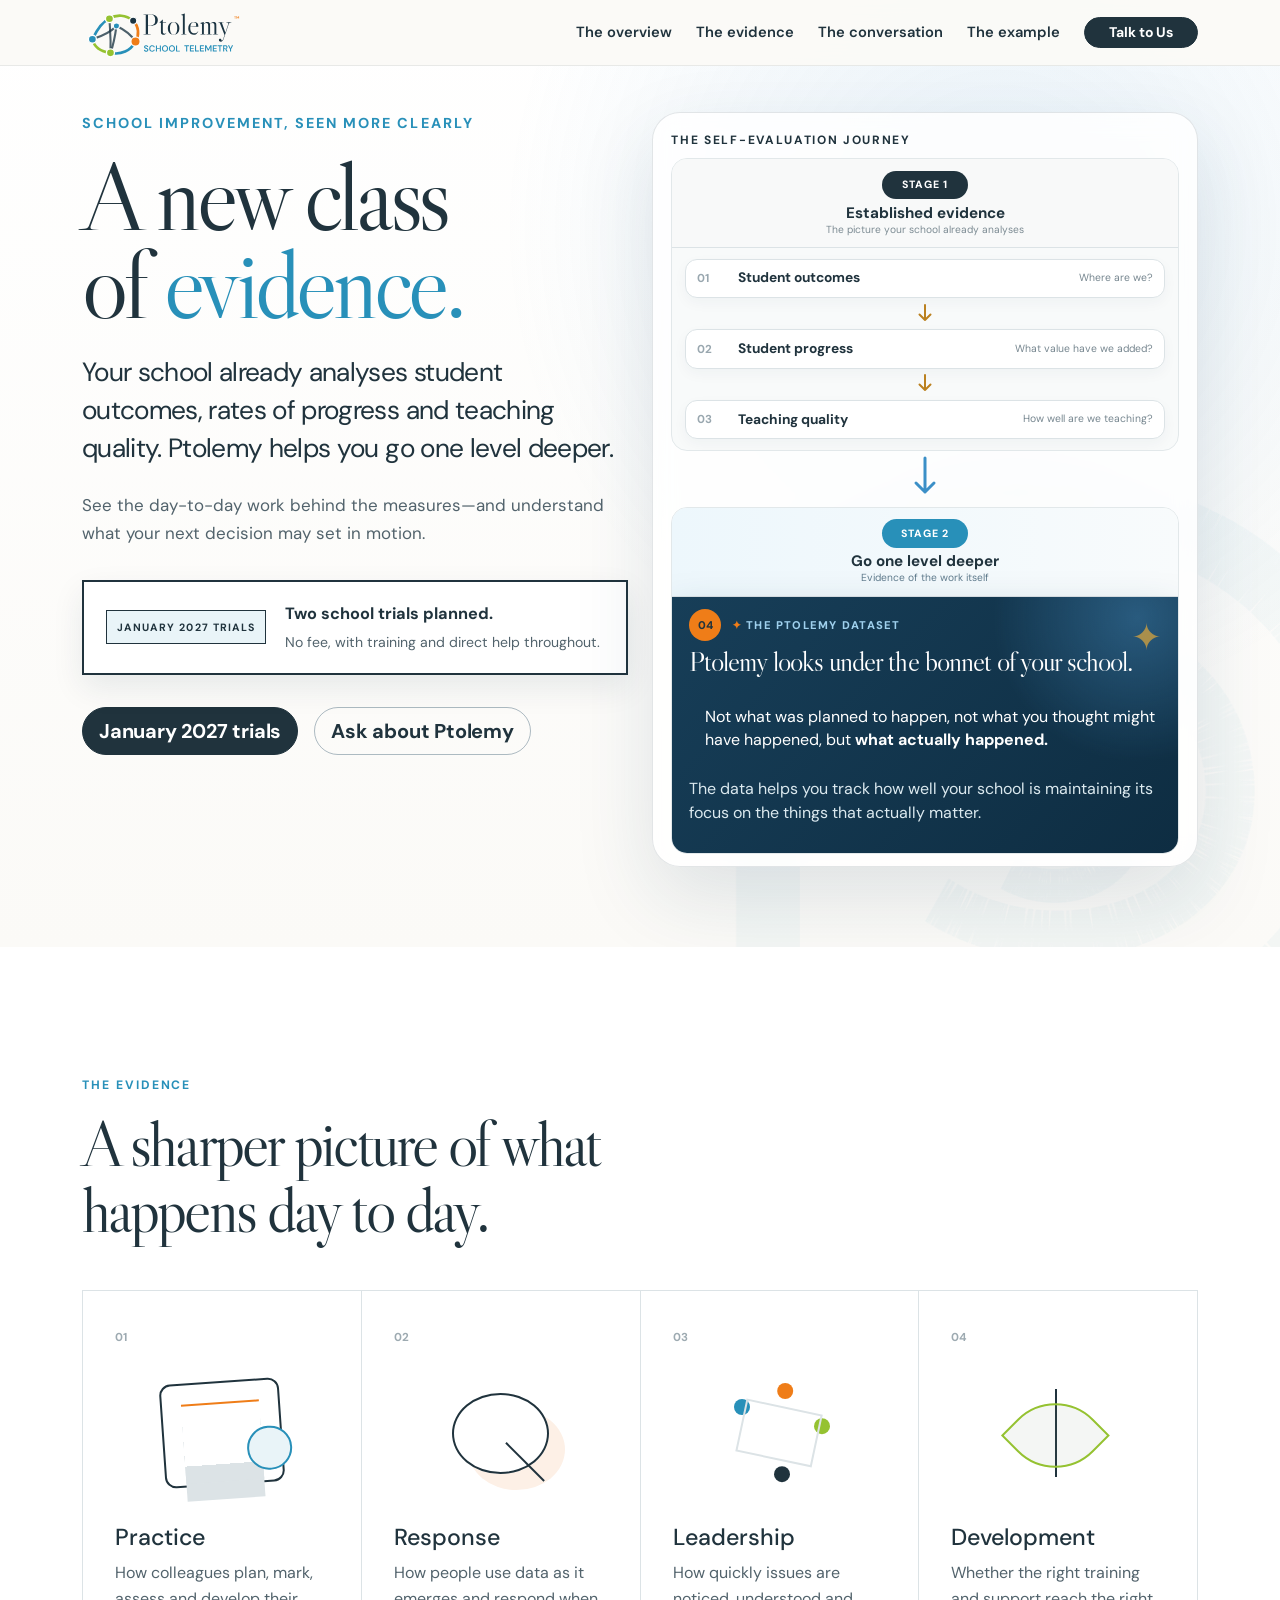
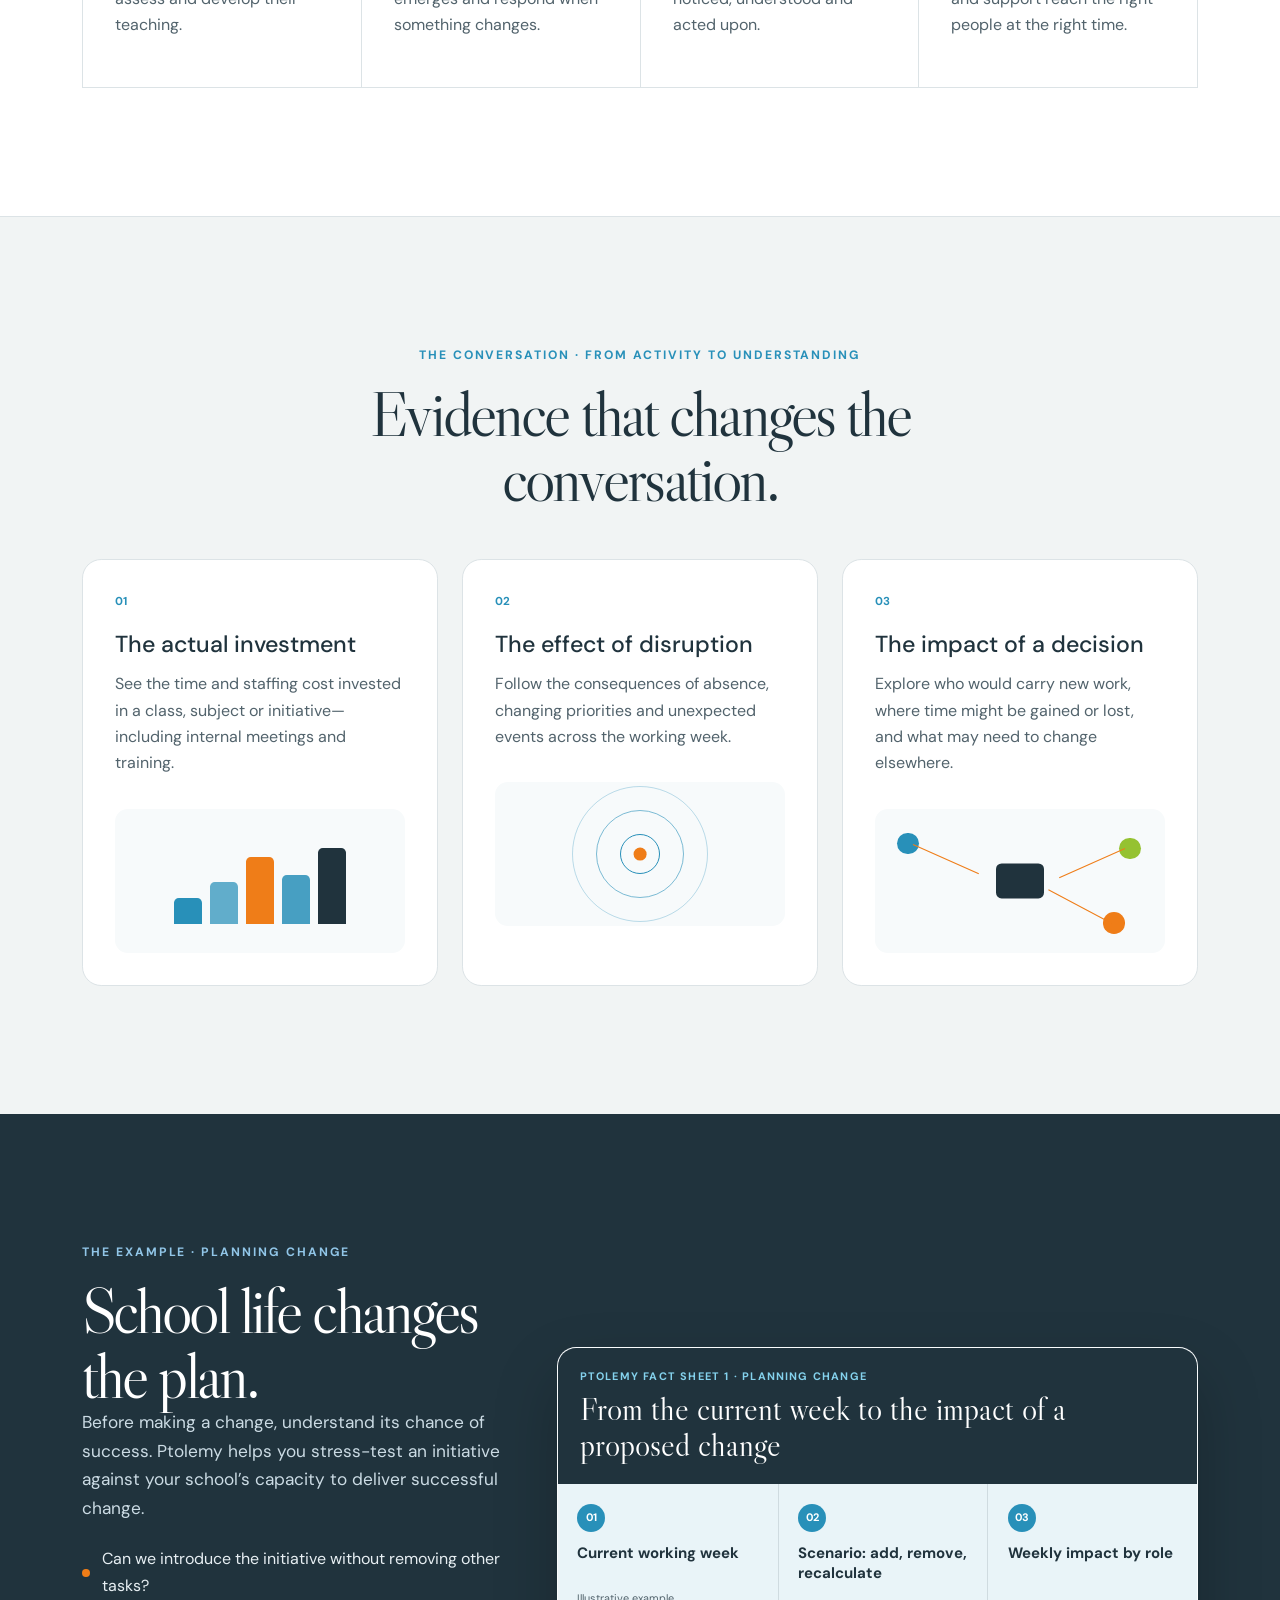
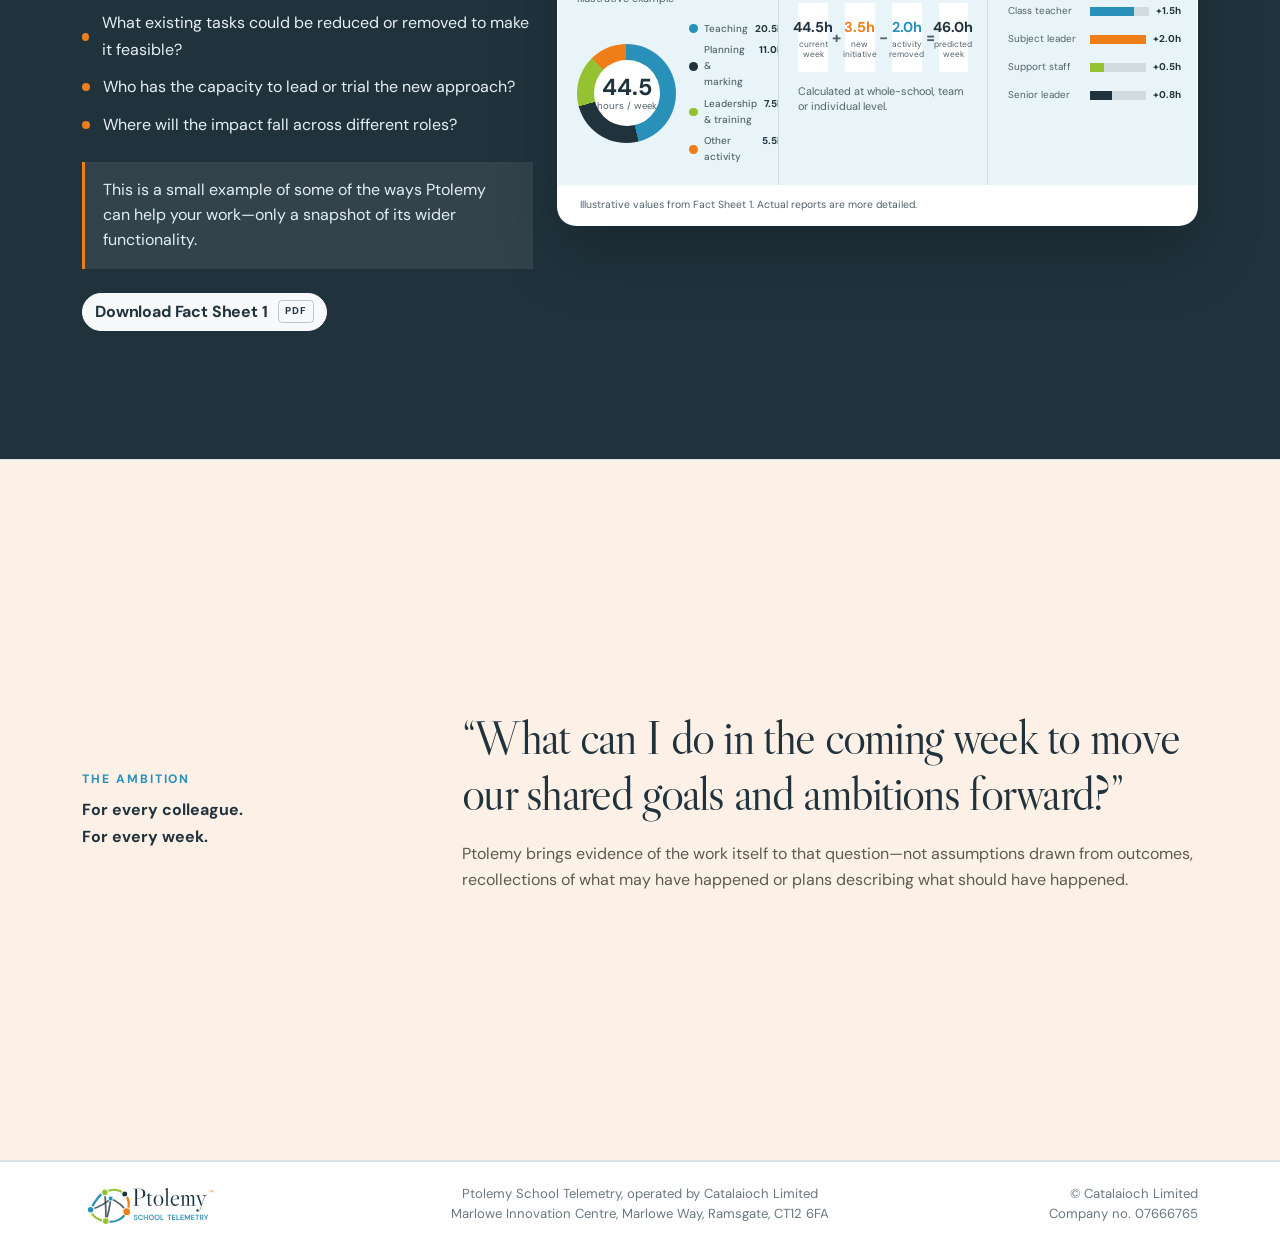
==== commit 5ec55d2b: "Publish Version 23 responsive journey arrows" ====
--- a/index.html
+++ b/index.html
@@ -43,7 +43,7 @@
     <div class="hero-watermark" aria-hidden="true"></div>
     <div class="container position-relative">
       <div class="row align-items-center min-vh-100 py-5 gy-5">
-        <div class="col-lg-6 pt-5">
+        <div class="col-lg-6 pt-5 hero-copy-column">
           <p class="eyebrow mb-4">School improvement, seen more clearly</p>
           <h1 class="display-title mb-4">A new class<br>of <span>evidence.</span></h1>
           <p class="hero-lead mb-4">Your school already analyses student outcomes, rates of progress and teaching quality. Ptolemy helps you go one level deeper.</p>
@@ -52,12 +52,12 @@
             <span class="trial-banner-label">January 2027 trials</span>
             <span class="trial-banner-copy"><strong>Two school trials planned.</strong><span>No fee, with training and direct help throughout.</span></span>
           </button>
-          <div class="d-flex flex-wrap gap-3">
+          <div class="d-flex flex-wrap gap-3 hero-actions">
             <button class="btn btn-brand btn-lg" type="button" data-bs-toggle="modal" data-bs-target="#contactModal">January 2027 trials</button>
             <button class="btn btn-outline-brand btn-lg" type="button" data-bs-toggle="modal" data-bs-target="#contactModal">Ask about Ptolemy</button>
           </div>
         </div>
-        <div class="col-lg-6">
+        <div class="col-lg-6 hero-journey-column">
           <div class="depth-card" aria-label="The self-evaluation journey from established evidence to the Ptolemy dataset">
             <div class="journey-head">
               <p class="depth-kicker">The self-evaluation journey</p>
@@ -73,11 +73,19 @@
                 <div class="evidence-layer">
                   <span>01</span><strong>Student outcomes</strong><small>Where are we?</small>
                 </div>
-                <div class="journey-arrow" aria-hidden="true"><i></i></div>
+                <div class="journey-arrow" aria-hidden="true">
+                  <svg viewBox="0 0 24 24" focusable="false">
+                    <path d="M12 3v15M6.5 12.5 12 18l5.5-5.5" />
+                  </svg>
+                </div>
                 <div class="evidence-layer layer-two">
                   <span>02</span><strong>Student progress</strong><small>What value have we added?</small>
                 </div>
-                <div class="journey-arrow arrow-two" aria-hidden="true"><i></i></div>
+                <div class="journey-arrow arrow-two" aria-hidden="true">
+                  <svg viewBox="0 0 24 24" focusable="false">
+                    <path d="M12 3v15M6.5 12.5 12 18l5.5-5.5" />
+                  </svg>
+                </div>
                 <div class="evidence-layer layer-three">
                   <span>03</span><strong>Teaching quality</strong><small>How well are we teaching?</small>
                 </div>
@@ -85,7 +93,9 @@
             </div>
 
             <div class="stage-connector" aria-label="Choose to go one level deeper">
-              <i aria-hidden="true"></i>
+              <svg viewBox="0 0 32 48" aria-hidden="true" focusable="false">
+                <path d="M16 3v34M7 28l9 9 9-9" />
+              </svg>
             </div>
 
             <div class="journey-section deeper-section">
@@ -370,3 +380,7 @@
 
 
 
+
+
+
+
--- a/assets/site.css
+++ b/assets/site.css
@@ -1695,3 +1695,255 @@
 
 /* Consolidated from assets/site-v18.css */
 
+
+
+/* Consolidated from assets/site-v19.css */
+@media (max-width: 991.98px) {
+  .hero {
+    padding-top: 3.75rem;
+  }
+
+  .hero .row {
+    display: grid;
+    grid-template-columns: minmax(0, 1fr);
+    gap: 0;
+    margin-right: 0;
+    margin-left: 0;
+    padding-top: 1.25rem !important;
+    padding-bottom: 3rem !important;
+  }
+
+  .hero-copy-column {
+    display: contents;
+    padding-top: 0 !important;
+  }
+
+  .hero-copy-column > .eyebrow {
+    order: 1;
+  }
+
+  .hero-copy-column > .display-title {
+    order: 2;
+  }
+
+  .hero-copy-column > .hero-lead {
+    order: 3;
+  }
+
+  .hero-copy-column > .hero-copy {
+    order: 4;
+  }
+
+  .hero-journey-column {
+    order: 5;
+    width: 100%;
+    margin: 0 0 2rem;
+    padding: 0;
+  }
+
+  .hero-copy-column > .trial-banner-action {
+    order: 6;
+  }
+
+  .hero-copy-column > .hero-actions {
+    order: 7;
+  }
+}
+
+
+/* Consolidated from assets/site-v20.css */
+@media (max-width: 991.98px) {
+  .hero {
+    padding-top: calc(4.5rem + env(safe-area-inset-top));
+  }
+
+  .hero .row {
+    padding-top: 1.5rem !important;
+  }
+}
+
+
+/* Consolidated from assets/site-v21.css */
+@media (max-width: 991.98px) {
+  .hero {
+    padding-top: calc(6.25rem + env(safe-area-inset-top));
+  }
+}
+
+
+/* Consolidated from assets/site-v22.css */
+.journey-stage {
+  display: flex;
+  flex-direction: column;
+  align-items: center;
+  justify-content: center;
+  gap: .35rem;
+  padding: .7rem 1rem;
+  text-align: center;
+}
+
+.journey-stage > span {
+  min-width: 5.4rem;
+  min-height: 1.8rem;
+  border-right: 0;
+}
+
+.journey-stage strong,
+.journey-stage small {
+  text-align: center;
+}
+
+.familiar-flow {
+  display: grid;
+  justify-items: center;
+  gap: .2rem;
+  padding: .65rem;
+}
+
+.evidence-layer,
+.layer-two,
+.layer-three {
+  width: min(100%, 30rem);
+  margin-left: 0;
+}
+
+.journey-arrow,
+.arrow-two {
+  position: relative;
+  width: 2rem;
+  height: 1.35rem;
+  margin: 0 auto;
+}
+
+.journey-arrow i {
+  position: absolute;
+  top: .05rem;
+  left: 50%;
+  width: 0;
+  height: .85rem;
+  border-left: 2px solid #bb8120;
+  background: none;
+  transform: translateX(-50%);
+}
+
+.journey-arrow i::after {
+  position: absolute;
+  bottom: -.02rem;
+  left: -.32rem;
+  width: .62rem;
+  height: .62rem;
+  border-right: 2px solid #bb8120;
+  border-bottom: 2px solid #bb8120;
+  content: "";
+  transform: rotate(45deg);
+}
+
+.stage-connector {
+  position: relative;
+  display: block;
+  width: 100%;
+  height: 2.9rem;
+  margin: .25rem auto;
+}
+
+.stage-connector i {
+  position: absolute;
+  top: .1rem;
+  left: 50%;
+  width: 0;
+  height: 2rem;
+  border: 0;
+  border-left: 3px solid #3b8fc7;
+  transform: translateX(-50%);
+}
+
+.stage-connector i::after {
+  position: absolute;
+  bottom: -.02rem;
+  left: -.4rem;
+  width: .78rem;
+  height: .78rem;
+  border: 0;
+  border-right: 3px solid #3b8fc7;
+  border-bottom: 3px solid #3b8fc7;
+  content: "";
+  transform: rotate(45deg);
+}
+
+@media (max-width: 767.98px) {
+  .journey-stage {
+    padding: .65rem .75rem;
+  }
+
+  .evidence-layer,
+  .layer-two,
+  .layer-three {
+    margin-left: 0;
+  }
+
+  .journey-arrow,
+  .arrow-two {
+    margin-left: auto;
+  }
+}
+
+
+/* Consolidated from assets/site-v23.css */
+.journey-arrow,
+.arrow-two {
+  display: flex;
+  align-items: center;
+  justify-content: center;
+  width: 100%;
+  height: 1.55rem;
+  margin: 0;
+  color: #bb8120;
+}
+
+.journey-arrow svg {
+  display: block;
+  width: 1.5rem;
+  height: 1.5rem;
+  overflow: visible;
+}
+
+.journey-arrow path,
+.stage-connector path {
+  fill: none;
+  stroke: currentColor;
+  stroke-linecap: round;
+  stroke-linejoin: round;
+  vector-effect: non-scaling-stroke;
+}
+
+.journey-arrow path {
+  stroke-width: 2;
+}
+
+.stage-connector {
+  display: flex;
+  align-items: center;
+  justify-content: center;
+  width: 100%;
+  height: 3rem;
+  margin: .25rem 0;
+  color: #3b8fc7;
+}
+
+.stage-connector svg {
+  display: block;
+  width: 2rem;
+  height: 3rem;
+  overflow: visible;
+}
+
+.stage-connector path {
+  stroke-width: 3;
+}
+
+@media (max-width: 767.98px) {
+  .journey-arrow,
+  .arrow-two {
+    margin: 0;
+  }
+}
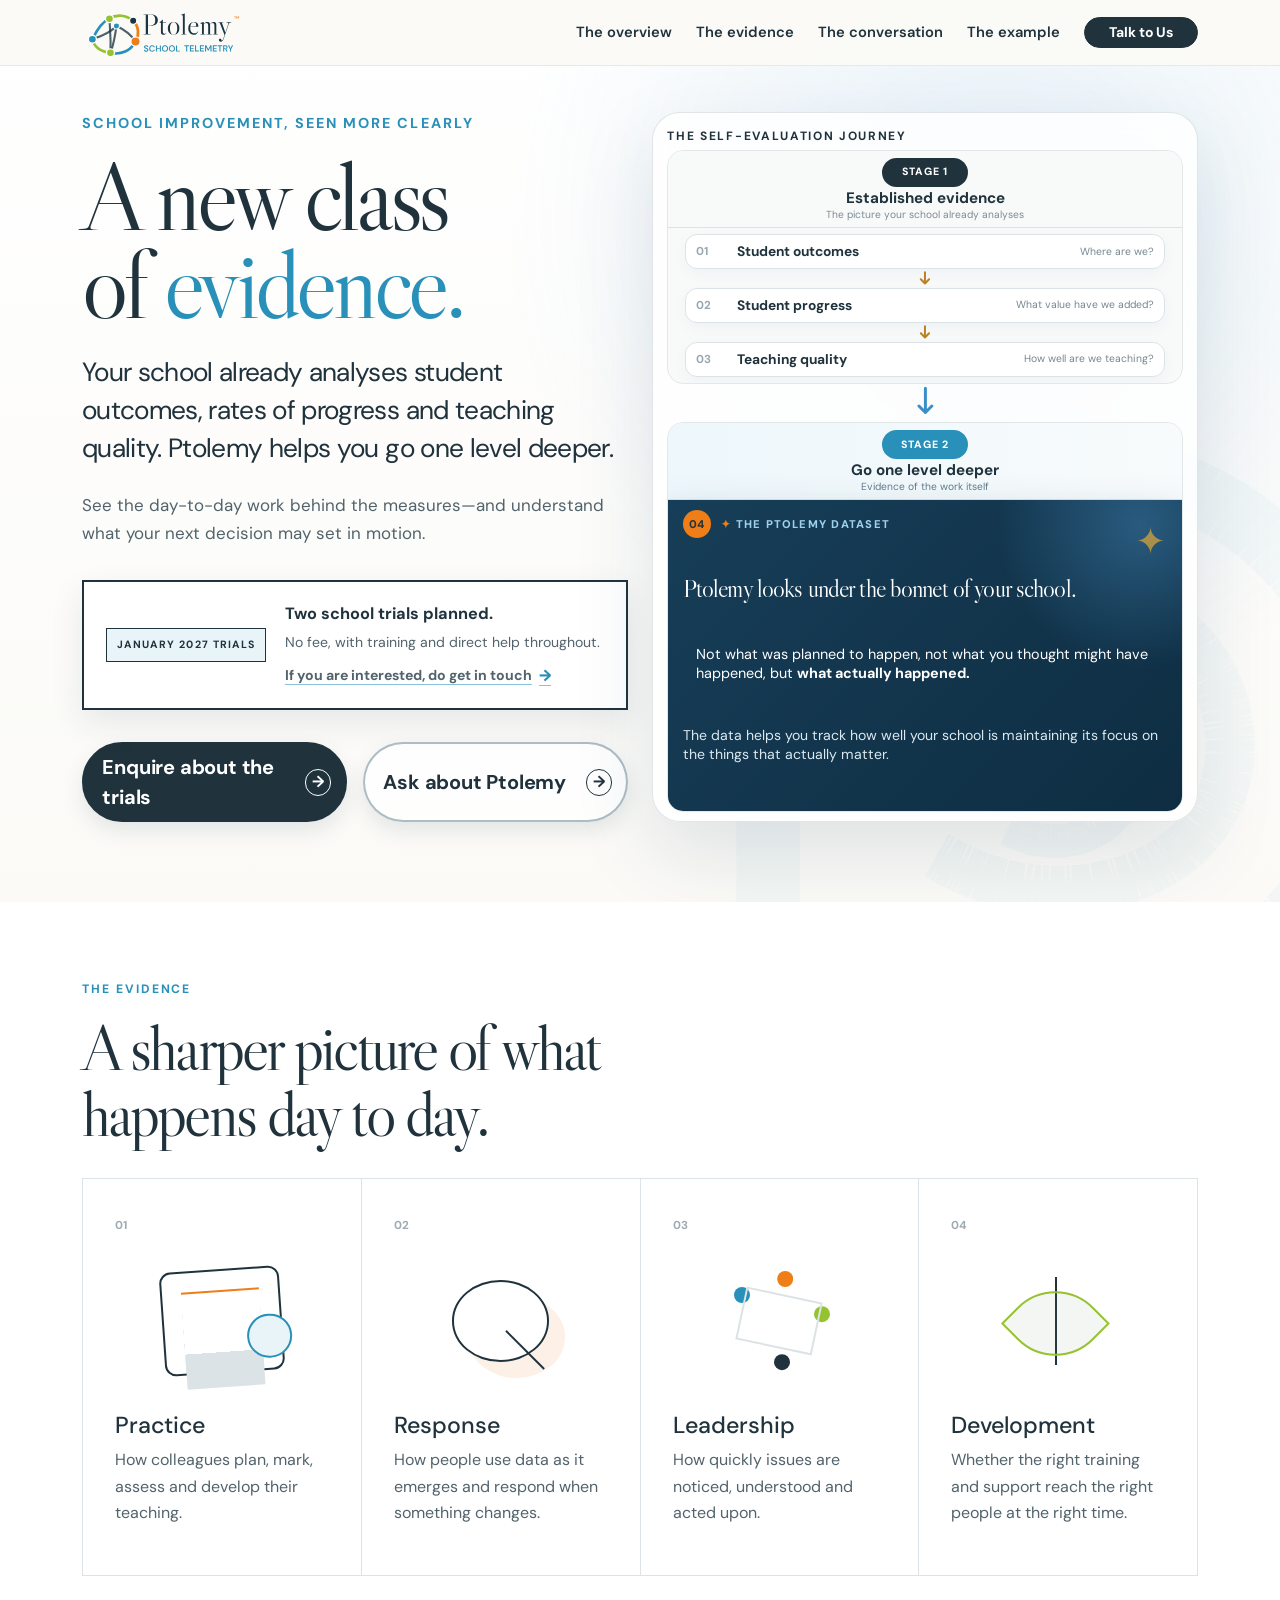
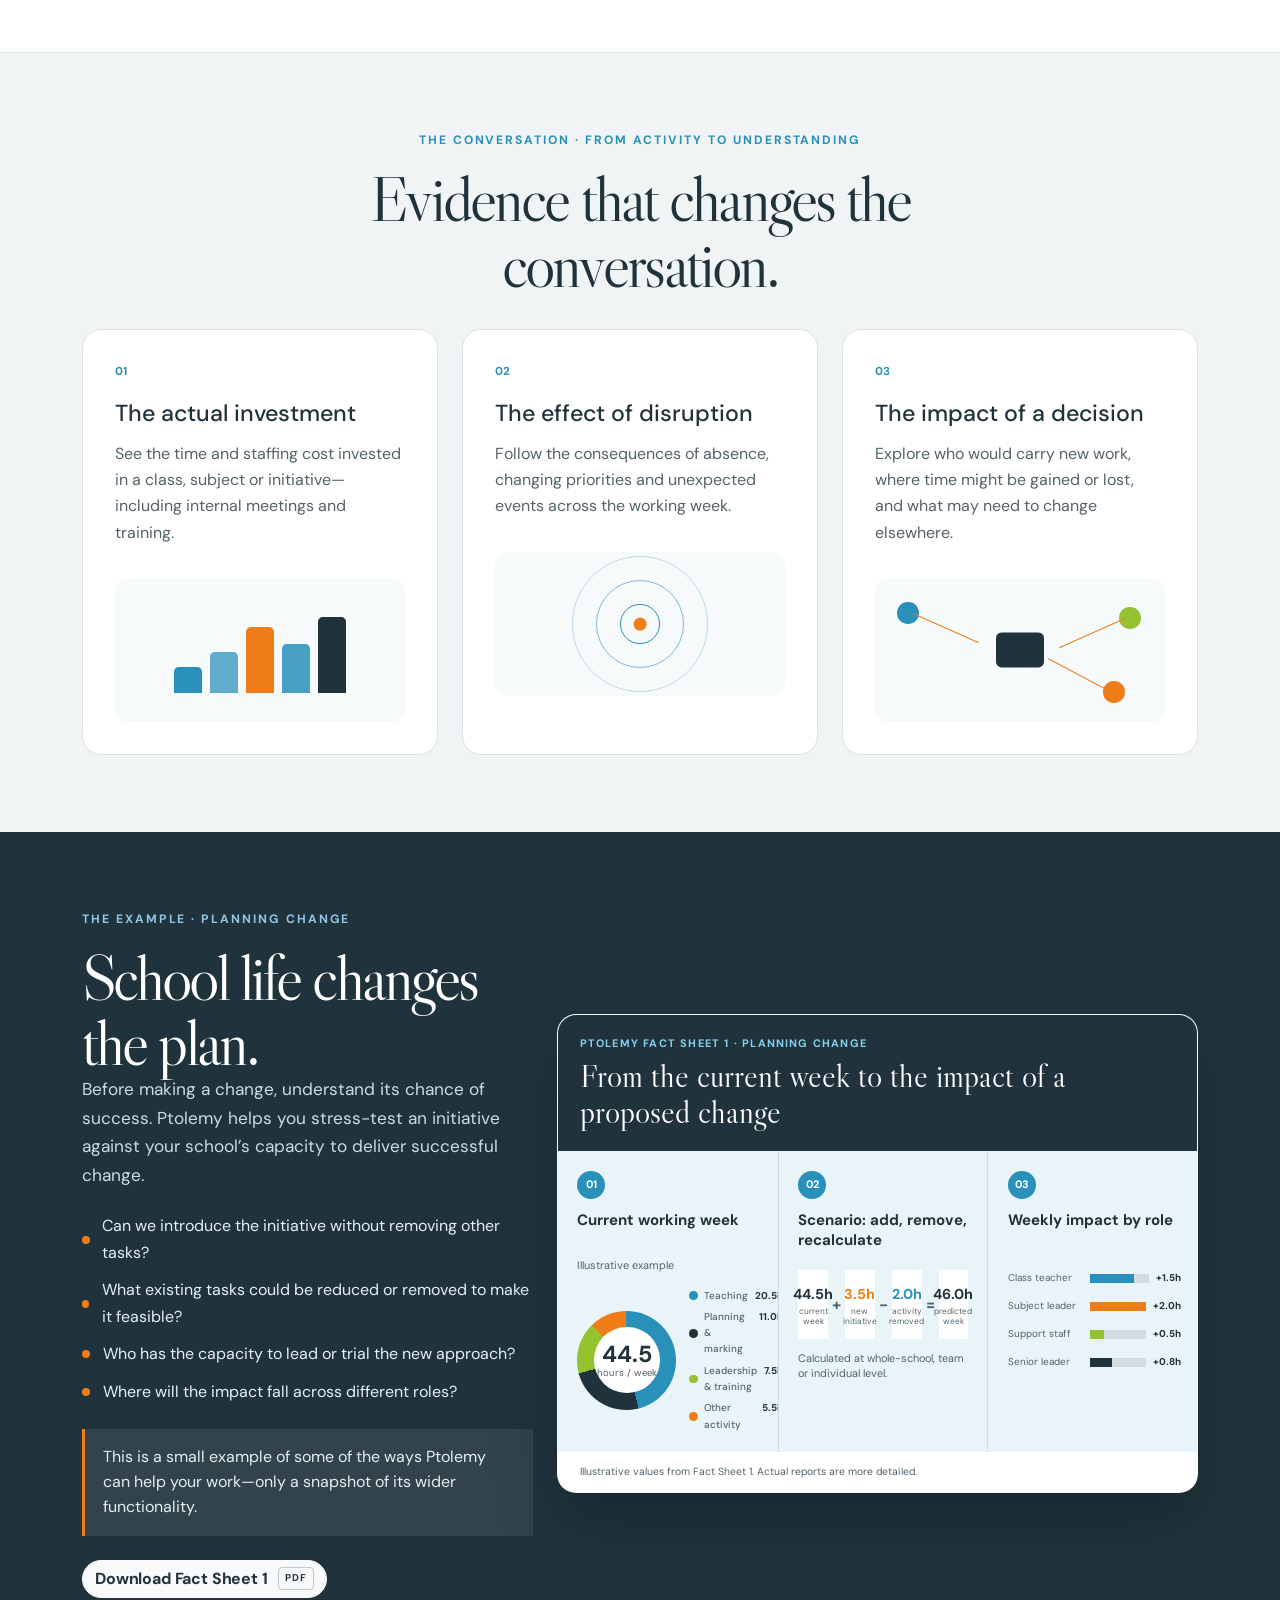
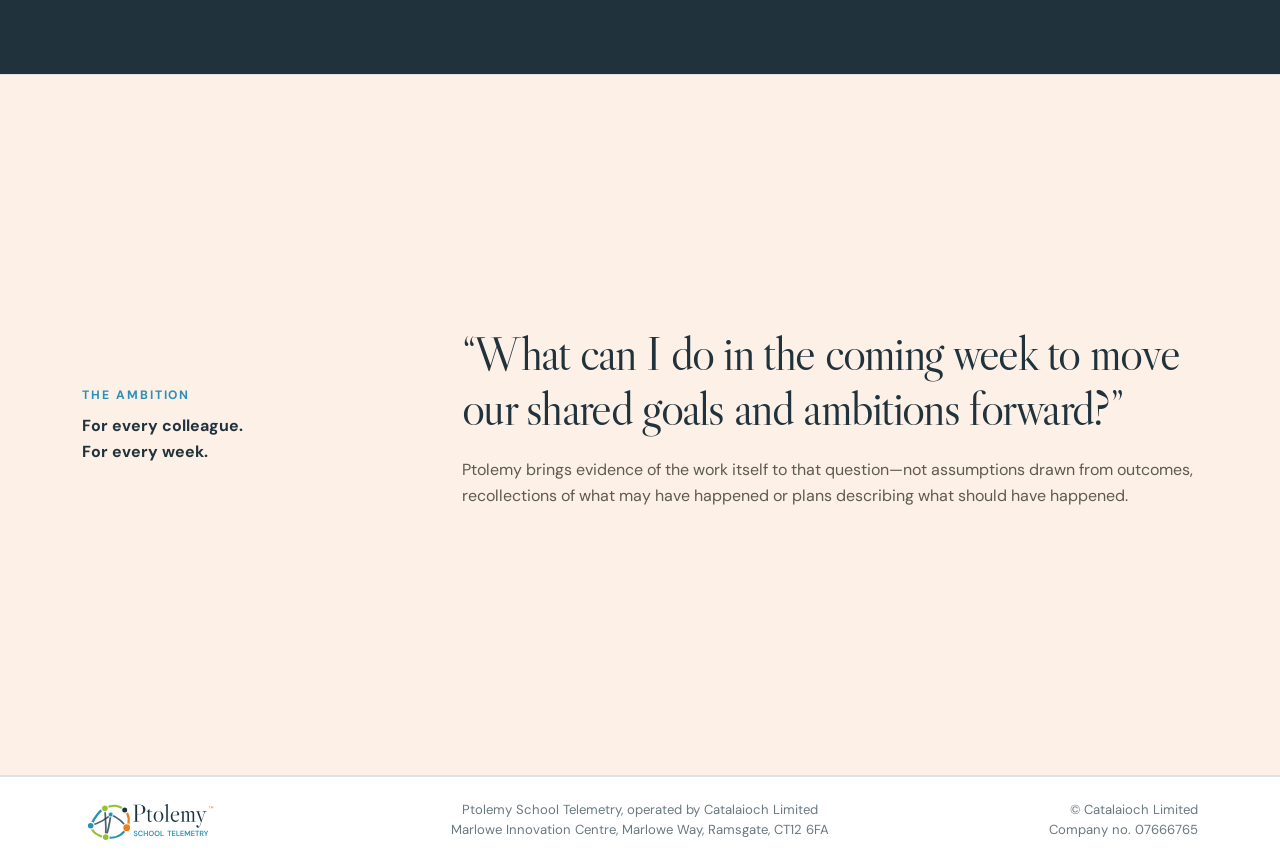
==== commit b19470a9: "Publish Version 26 contact modal and responsive refinements" ====
--- a/index.html
+++ b/index.html
@@ -50,11 +50,15 @@
           <p class="hero-copy mb-5">See the day-to-day work behind the measures—and understand what your next decision may set in motion.</p>
           <button class="trial-banner trial-banner-v6 trial-banner-action" type="button" data-bs-toggle="modal" data-bs-target="#contactModal" aria-label="Open contact details for the January 2027 school trials">
             <span class="trial-banner-label">January 2027 trials</span>
-            <span class="trial-banner-copy"><strong>Two school trials planned.</strong><span>No fee, with training and direct help throughout.</span></span>
+            <span class="trial-banner-copy">
+              <strong>Two school trials planned.</strong>
+              <span>No fee, with training and direct help throughout.</span>
+              <span class="trial-banner-cta">If you are interested, do get in touch <b aria-hidden="true">&rarr;</b></span>
+            </span>
           </button>
           <div class="d-flex flex-wrap gap-3 hero-actions">
-            <button class="btn btn-brand btn-lg" type="button" data-bs-toggle="modal" data-bs-target="#contactModal">January 2027 trials</button>
-            <button class="btn btn-outline-brand btn-lg" type="button" data-bs-toggle="modal" data-bs-target="#contactModal">Ask about Ptolemy</button>
+            <button class="btn btn-brand btn-lg" type="button" data-bs-toggle="modal" data-bs-target="#contactModal">Enquire about the trials <span class="action-arrow" aria-hidden="true">&rarr;</span></button>
+            <button class="btn btn-outline-brand btn-lg" type="button" data-bs-toggle="modal" data-bs-target="#contactModal">Ask about Ptolemy <span class="action-arrow" aria-hidden="true">&rarr;</span></button>
           </div>
         </div>
         <div class="col-lg-6 hero-journey-column">
@@ -306,24 +310,43 @@
   <div class="modal fade" id="contactModal" tabindex="-1" aria-labelledby="contactModalTitle" aria-hidden="true">
     <div class="modal-dialog modal-lg modal-dialog-centered modal-dialog-scrollable">
       <div class="modal-content">
-        <div class="modal-header border-0 px-4 px-md-5 pt-4 pt-md-5">
+        <div class="modal-header contact-modal-header border-0 px-4 px-md-5 pt-4 pt-md-5">
           <div>
-            <span class="modal-kicker">Contact Ptolemy</span>
-            <h2 class="modal-title" id="contactModalTitle">Start a conversation.</h2>
+            <h2 class="modal-title" id="contactModalTitle">Start a conversation</h2>
             <p class="contact-modal-lead">Find out more about the school trial and maybe even register some interest, or ask to learn more about Ptolemy itself and how it works.</p>
           </div>
-          <button type="button" class="btn-close" data-bs-dismiss="modal" aria-label="Close contact details"></button>
+          <button type="button" class="btn-close contact-modal-close" data-bs-dismiss="modal" aria-label="Close contact details"></button>
         </div>
         <div class="modal-body px-4 px-md-5 pb-4 pb-md-5">
           <div class="contact-modal-grid">
-            <section>
+            <section class="contact-option">
+              <span class="contact-option-kicker">School trials</span>
               <h3>January 2027 school trial</h3>
-              <p>Email <a href="mailto:info@ptolemyeducation.co.uk?subject=January%202027%20trial">info@ptolemyeducation.co.uk</a> with the subject “January 2027 trial”.</p>
+              <p>Find out more about the supported, no-fee trial or register your interest.</p>
+              <a class="contact-option-action" href="mailto:info@ptolemyeducation.co.uk?subject=January%202027%20trial">
+                <span>Email about the trial<small>info@ptolemyeducation.co.uk</small></span>
+                <b aria-hidden="true">&rarr;</b>
+              </a>
             </section>
-            <section>
+            <section class="contact-option">
+              <span class="contact-option-kicker">Product enquiries</span>
               <h3>General product enquiry</h3>
-              <p>Email <a href="mailto:info@ptolemyeducation.co.uk">info@ptolemyeducation.co.uk</a> or telephone <a href="tel:+447778728477">07778 728 477</a>.</p>
+              <p>Ask about Ptolemy itself, how it works, or whether it might suit your school.</p>
+              <a class="contact-option-action" href="mailto:info@ptolemyeducation.co.uk">
+                <span>Email about Ptolemy<small>info@ptolemyeducation.co.uk</small></span>
+                <b aria-hidden="true">&rarr;</b>
+              </a>
             </section>
+          </div>
+
+          <div class="copy-email-panel">
+            <div>
+              <span>Prefer to use your own email service?</span>
+              <strong>info@ptolemyeducation.co.uk</strong>
+              <a class="copy-panel-phone" href="tel:+447778728477">Telephone: 07778 728 477</a>
+            </div>
+            <button class="copy-email-button" type="button" data-copy-email="info@ptolemyeducation.co.uk">Copy email address</button>
+            <p class="copy-email-status" role="status" aria-live="polite"></p>
           </div>
 
           <aside class="privacy-notice" aria-label="Privacy information">
@@ -378,9 +401,3 @@
 
 
 
-
-
-
-
-
-
--- a/assets/site.css
+++ b/assets/site.css
@@ -1947,3 +1947,518 @@
     margin: 0;
   }
 }
+
+
+/* Consolidated from assets/site-v24.css */
+#evidence,
+#evidence-conversation,
+#difference {
+  min-height: 0;
+  padding-top: clamp(4rem, 6vw, 5.5rem);
+  padding-bottom: clamp(4rem, 6vw, 5.5rem);
+}
+
+#evidence > .container > .row,
+#evidence-conversation .section-heading-narrow {
+  margin-bottom: 2rem !important;
+}
+
+@media (min-width: 992px) {
+  .hero .row {
+    align-items: stretch !important;
+  }
+
+  .hero-copy-column,
+  .hero-journey-column {
+    display: flex;
+    flex-direction: column;
+    justify-content: center;
+  }
+
+  .depth-card {
+    display: flex;
+    flex-direction: column;
+    width: 100%;
+    height: 100%;
+    max-width: 660px;
+    padding: .85rem .9rem .6rem;
+  }
+
+  .deeper-section {
+    display: flex;
+    flex: 1;
+    flex-direction: column;
+  }
+
+  .ptolemy-dataset {
+    flex: 1;
+  }
+
+  .journey-head {
+    margin-bottom: .25rem;
+  }
+
+  .journey-stage {
+    gap: .2rem;
+    padding: .4rem .75rem;
+  }
+
+  .familiar-flow {
+    gap: .05rem;
+    padding: .38rem .5rem;
+  }
+
+  .evidence-layer {
+    padding: .44rem .65rem;
+  }
+
+  .journey-arrow,
+  .arrow-two {
+    height: 1.08rem;
+  }
+
+  .journey-arrow svg {
+    width: 1.12rem;
+    height: 1.12rem;
+  }
+
+  .stage-connector {
+    height: 2.15rem;
+    margin: .12rem 0;
+  }
+
+  .stage-connector svg {
+    width: 1.55rem;
+    height: 2.15rem;
+  }
+
+  .ptolemy-dataset {
+    padding: .62rem .9rem .55rem;
+  }
+
+  .dataset-head {
+    margin-bottom: .2rem;
+  }
+
+  .dataset-number {
+    width: 1.75rem;
+    height: 1.75rem;
+  }
+
+  .dataset-message-v5 h2 {
+    margin-bottom: .55rem;
+    font-size: 1.55rem;
+  }
+
+  .dataset-message-v5 blockquote {
+    margin-bottom: .55rem;
+    padding: .45rem 0 .45rem .8rem;
+    font-size: .9rem;
+    line-height: 1.35;
+  }
+
+  .dataset-message-v5 .dataset-focus {
+    margin-bottom: .25rem;
+    font-size: .88rem;
+    line-height: 1.35;
+  }
+}
+
+@media (max-width: 767.98px) {
+  #evidence,
+  #evidence-conversation,
+  #difference {
+    padding-top: 2.1rem;
+    padding-bottom: 2.1rem;
+  }
+
+  #evidence > .container > .row,
+  #evidence-conversation .section-heading-narrow {
+    margin-bottom: 1.35rem !important;
+  }
+
+  .activity-card {
+    min-height: 0;
+    padding: .85rem 1.1rem .95rem;
+  }
+
+  .activity-mark {
+    width: 6.25rem;
+    height: 5.25rem;
+    margin: .2rem auto .3rem;
+    transform: scale(.82);
+  }
+
+  .mark-plan {
+    transform: scale(.82) rotate(-4deg);
+  }
+
+  .activity-card h3 {
+    margin: .15rem 0 .2rem;
+  }
+
+  .activity-card p {
+    margin-bottom: 0;
+  }
+
+  .evidence-conversation-section .row {
+    --bs-gutter-y: .6rem;
+  }
+
+  .reveal-card {
+    padding: 1rem;
+  }
+
+  .reveal-card h3 {
+    margin: .45rem 0 .3rem;
+  }
+
+  .reveal-card p {
+    margin-bottom: 0;
+  }
+
+  .mini-viz {
+    height: 6.25rem;
+    margin-top: .6rem;
+  }
+
+  .cost-viz {
+    padding: .9rem;
+  }
+
+  .ripple-viz i:nth-child(1) {
+    width: 1.8rem;
+    height: 1.8rem;
+  }
+
+  .ripple-viz i:nth-child(2) {
+    width: 3.8rem;
+    height: 3.8rem;
+  }
+
+  .ripple-viz i:nth-child(3) {
+    width: 5.5rem;
+    height: 5.5rem;
+  }
+}
+
+
+/* Consolidated from assets/site-v25.css */
+.trial-banner-action .trial-banner-copy {
+  gap: .2rem;
+}
+
+.trial-banner-action .trial-banner-cta {
+  display: inline-flex;
+  gap: .45rem;
+  align-items: center;
+  width: fit-content;
+  margin-top: .35rem;
+  color: var(--navy);
+  font-size: .82rem;
+  font-weight: 700;
+  text-decoration: underline;
+  text-decoration-color: rgba(40, 144, 185, .55);
+  text-underline-offset: .22rem;
+}
+
+.trial-banner-cta b {
+  color: var(--blue);
+  font-size: 1rem;
+  transition: transform .2s ease;
+}
+
+.trial-banner-action:hover .trial-banner-cta b,
+.trial-banner-action:focus-visible .trial-banner-cta b {
+  transform: translateX(.22rem);
+}
+
+.hero-actions .btn {
+  display: inline-flex;
+  gap: .75rem;
+  align-items: center;
+  justify-content: space-between;
+  min-height: 3.35rem;
+  padding-right: .85rem;
+  padding-left: 1.15rem;
+  border-width: 2px;
+  box-shadow: 0 .55rem 1.3rem rgba(14, 48, 64, .1);
+  font-weight: 700;
+  text-align: left;
+  transition: transform .2s ease, box-shadow .2s ease, background-color .2s ease;
+}
+
+.hero-actions .btn-outline-brand {
+  background: rgba(255, 255, 255, .76);
+}
+
+.hero-actions .btn:hover,
+.hero-actions .btn:focus-visible {
+  transform: translateY(-2px);
+  box-shadow: 0 .85rem 1.8rem rgba(14, 48, 64, .16);
+}
+
+.action-arrow {
+  display: inline-grid;
+  flex: 0 0 1.65rem;
+  width: 1.65rem;
+  height: 1.65rem;
+  place-items: center;
+  border: 1px solid currentColor;
+  border-radius: 50%;
+  font-size: 1rem;
+  line-height: 1;
+  transition: transform .2s ease;
+}
+
+.hero-actions .btn:hover .action-arrow,
+.hero-actions .btn:focus-visible .action-arrow {
+  transform: translateX(.16rem);
+}
+
+@media (min-width: 576px) {
+  .hero-actions {
+    display: grid !important;
+    grid-template-columns: repeat(2, minmax(0, 1fr));
+    width: 100%;
+  }
+
+  .hero-actions .btn {
+    width: 100%;
+  }
+}
+
+@media (min-width: 992px) {
+  .ptolemy-dataset {
+    display: flex;
+    flex-direction: column;
+  }
+
+  .dataset-message-v5 {
+    display: flex;
+    flex: 1;
+    flex-direction: column;
+    justify-content: space-evenly;
+    padding-bottom: .2rem;
+  }
+
+  .dataset-message-v5 h2,
+  .dataset-message-v5 blockquote,
+  .dataset-message-v5 .dataset-focus {
+    margin-bottom: 0;
+  }
+}
+
+@media (max-width: 575.98px) {
+  .hero-actions {
+    display: grid !important;
+    grid-template-columns: 1fr;
+    width: 100%;
+  }
+
+  .hero-actions .btn {
+    width: 100%;
+  }
+}
+
+
+/* Consolidated from assets/site-v26.css */
+#contactModal .modal-content {
+  overflow: hidden;
+}
+
+.contact-modal-header {
+  position: relative;
+  display: block;
+  padding-right: 4.5rem !important;
+}
+
+#contactModal .modal-title {
+  margin: 0;
+  color: var(--navy);
+  font-size: clamp(2.25rem, 4vw, 3.5rem);
+  line-height: 1.05;
+}
+
+.contact-modal-close {
+  position: absolute;
+  top: 1.1rem;
+  right: 1.1rem;
+  margin: 0 !important;
+  padding: .8rem;
+  border-radius: 50%;
+  background-color: var(--blue-pale);
+  opacity: .78;
+}
+
+.contact-modal-close:hover,
+.contact-modal-close:focus-visible {
+  opacity: 1;
+}
+
+.contact-modal-grid {
+  gap: 1.25rem;
+  margin: 1rem 0 1.25rem;
+}
+
+.contact-modal-grid .contact-option {
+  display: flex;
+  flex-direction: column;
+  padding: 1.5rem;
+  border: 1px solid rgba(32, 51, 61, .16);
+  border-top: .25rem solid var(--blue);
+  background: #f8fbfc;
+  box-shadow: 0 .75rem 1.8rem rgba(24, 63, 89, .08);
+}
+
+.contact-option-kicker {
+  margin-bottom: .55rem;
+  color: var(--blue);
+  font-size: .68rem;
+  font-weight: 700;
+  letter-spacing: .1em;
+  text-transform: uppercase;
+}
+
+.contact-modal-grid .contact-option h3 {
+  margin-bottom: .55rem;
+  font-family: "Libre Caslon Display", Georgia, serif;
+  font-size: 1.55rem;
+  font-weight: 400;
+  line-height: 1.15;
+}
+
+.contact-modal-grid .contact-option > p {
+  margin-bottom: 1.25rem;
+  line-height: 1.5;
+}
+
+.contact-option-action {
+  display: flex;
+  gap: .8rem;
+  align-items: center;
+  justify-content: space-between;
+  margin-top: auto;
+  padding: .85rem 1rem;
+  color: #fff !important;
+  border-radius: .75rem;
+  background: var(--navy);
+  text-decoration: none;
+  box-shadow: 0 .55rem 1.2rem rgba(14, 48, 64, .15);
+  transition: transform .2s ease, box-shadow .2s ease;
+}
+
+.contact-option-action span {
+  font-weight: 700;
+}
+
+.contact-option-action small {
+  display: block;
+  margin-top: .12rem;
+  color: #bcd9e8;
+  font-size: .7rem;
+  font-weight: 500;
+}
+
+.contact-option-action b {
+  display: grid;
+  flex: 0 0 1.75rem;
+  width: 1.75rem;
+  height: 1.75rem;
+  place-items: center;
+  border: 1px solid rgba(255, 255, 255, .65);
+  border-radius: 50%;
+}
+
+.contact-option-action:hover,
+.contact-option-action:focus-visible {
+  color: #fff;
+  transform: translateY(-2px);
+  box-shadow: 0 .85rem 1.6rem rgba(14, 48, 64, .22);
+}
+
+.copy-email-panel {
+  position: relative;
+  display: grid;
+  grid-template-columns: minmax(0, 1fr) auto;
+  gap: .75rem 1rem;
+  align-items: center;
+  margin-bottom: 1.25rem;
+  padding: 1rem 1.15rem;
+  border: 1px solid var(--line);
+  border-radius: .85rem;
+  background: #fff;
+}
+
+.copy-email-panel > div {
+  display: grid;
+  gap: .12rem;
+}
+
+.copy-email-panel span {
+  color: var(--ink-soft);
+  font-size: .78rem;
+}
+
+.copy-email-panel strong {
+  color: var(--navy);
+  overflow-wrap: anywhere;
+}
+
+.copy-panel-phone {
+  width: fit-content;
+  margin-top: .18rem;
+  color: var(--navy);
+  font-size: .85rem;
+  font-weight: 700;
+  text-underline-offset: .2rem;
+}
+
+.copy-email-button {
+  padding: .7rem .95rem;
+  color: var(--navy);
+  border: 1px solid var(--navy);
+  border-radius: 999px;
+  background: var(--blue-pale);
+  font-weight: 700;
+  transition: background-color .2s ease, color .2s ease;
+}
+
+.copy-email-button:hover,
+.copy-email-button:focus-visible {
+  color: #fff;
+  background: var(--navy);
+}
+
+.copy-email-status {
+  grid-column: 1 / -1;
+  min-height: 1.1rem;
+  margin: -.3rem 0 0;
+  color: var(--sage);
+  font-size: .78rem;
+  font-weight: 700;
+}
+
+@media (max-width: 575.98px) {
+  .contact-modal-header {
+    padding-top: 1.6rem !important;
+    padding-right: 3.8rem !important;
+  }
+
+  .contact-modal-close {
+    top: .65rem;
+    right: .65rem;
+  }
+
+  .contact-modal-grid .contact-option {
+    padding: 1.15rem;
+  }
+
+  .copy-email-panel {
+    grid-template-columns: 1fr;
+  }
+
+  .copy-email-button {
+    width: 100%;
+  }
+}
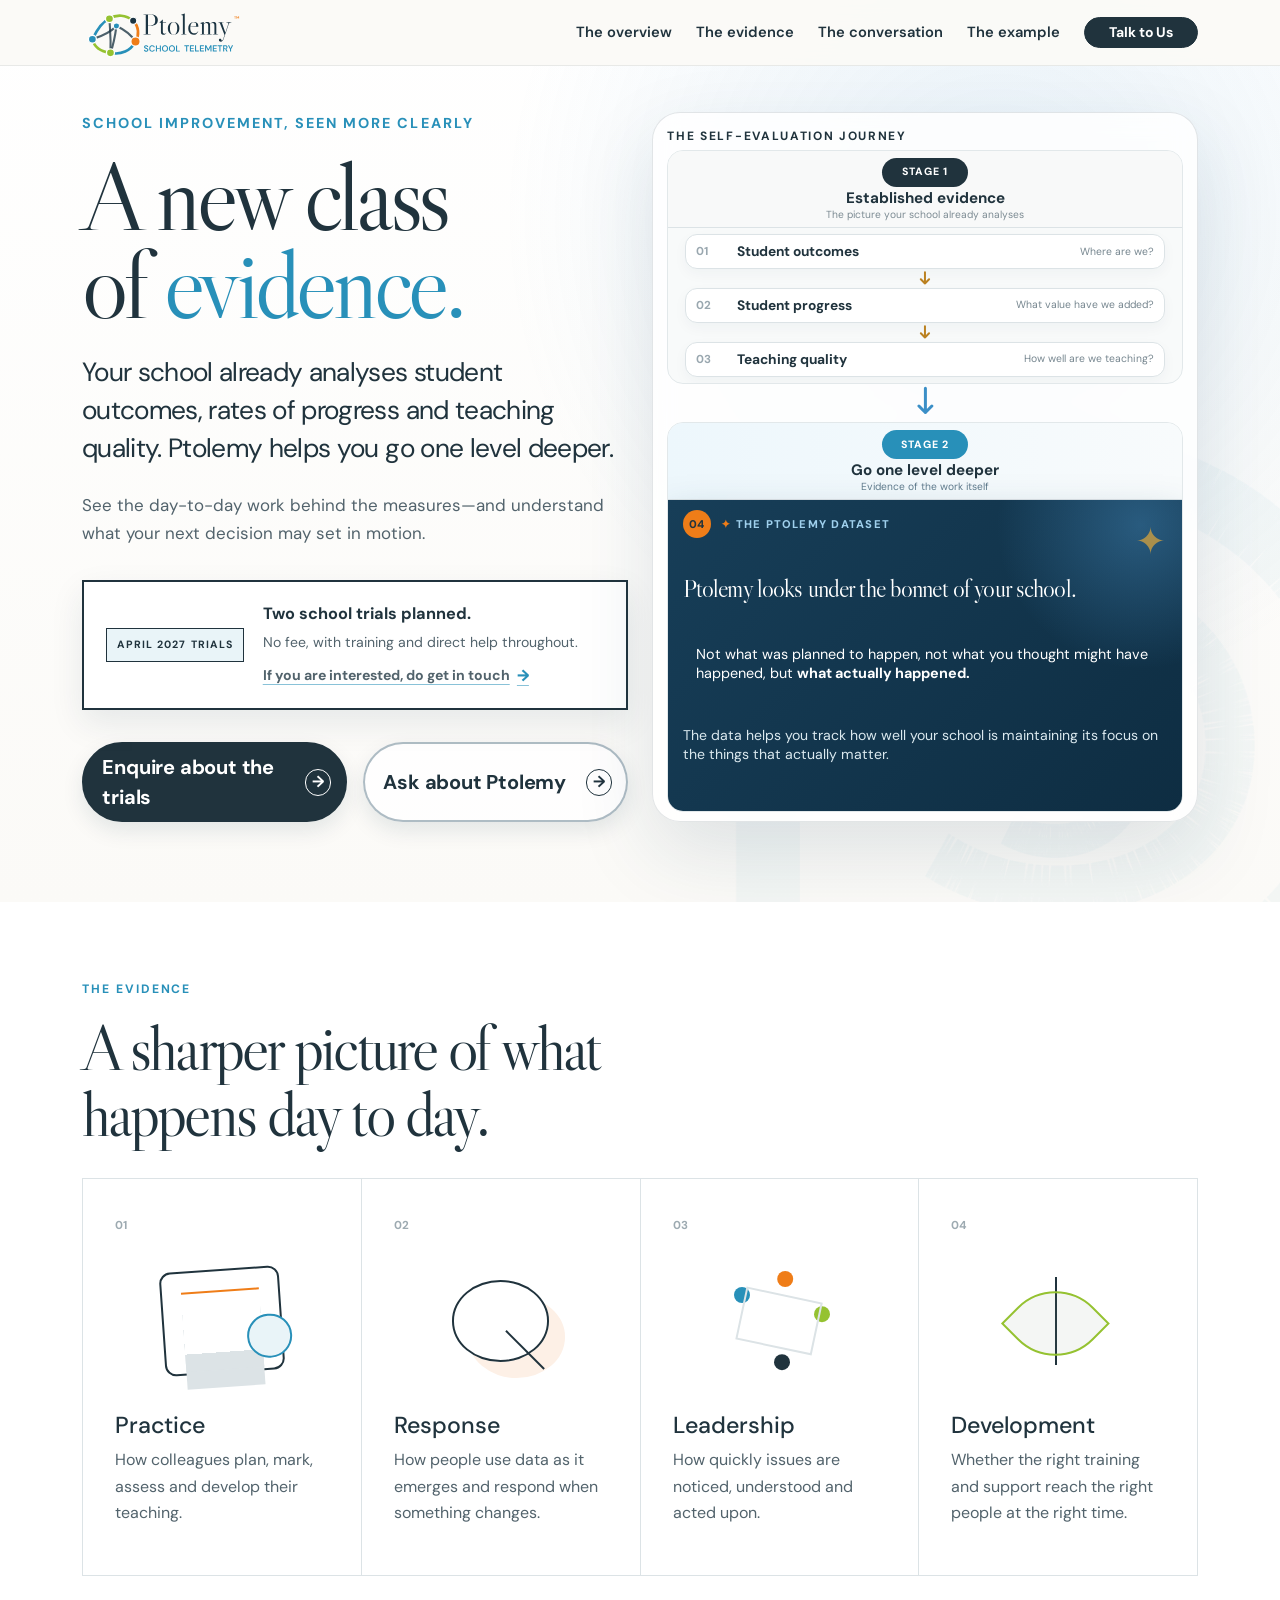
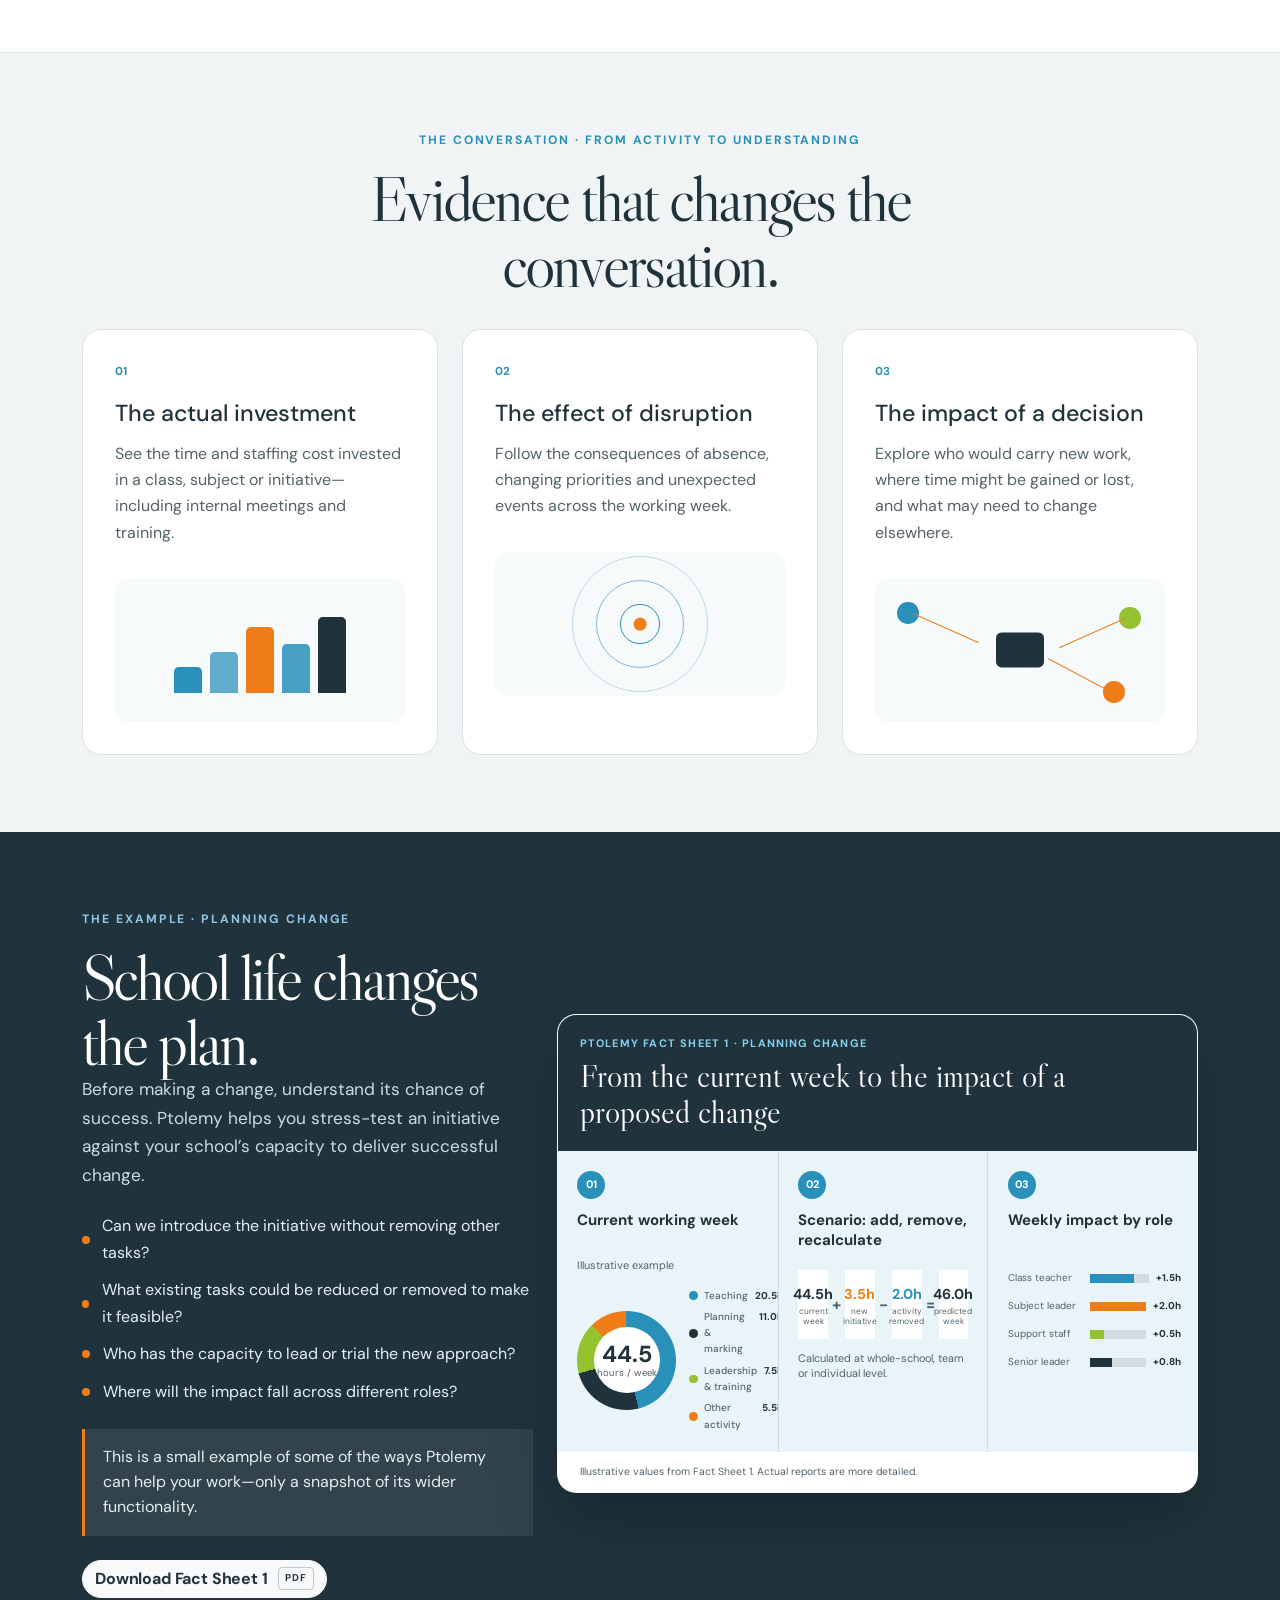
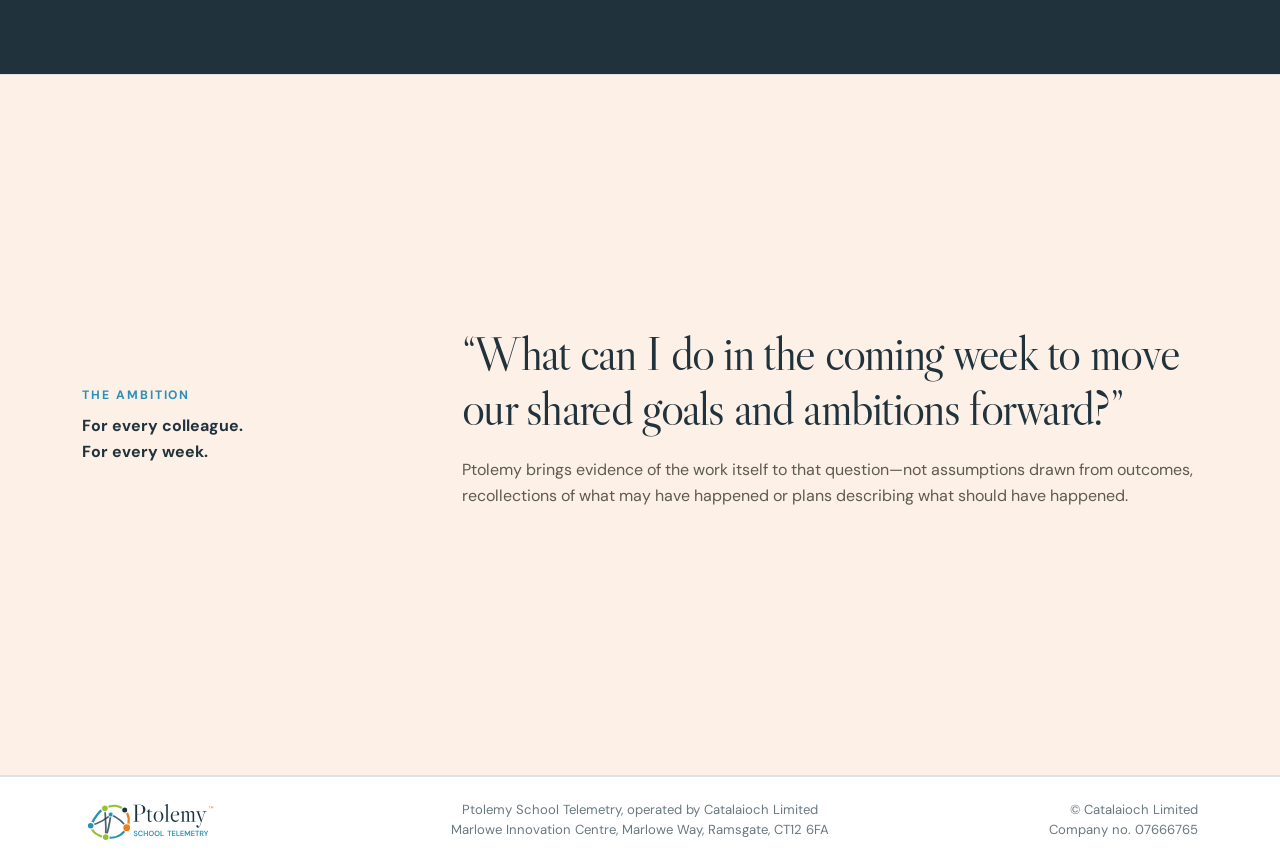
==== commit 4af4b768: "Changed trial date to April 2027 from Jan 2027" ====
--- a/index.html
+++ b/index.html
@@ -48,8 +48,8 @@
           <h1 class="display-title mb-4">A new class<br>of <span>evidence.</span></h1>
           <p class="hero-lead mb-4">Your school already analyses student outcomes, rates of progress and teaching quality. Ptolemy helps you go one level deeper.</p>
           <p class="hero-copy mb-5">See the day-to-day work behind the measures—and understand what your next decision may set in motion.</p>
-          <button class="trial-banner trial-banner-v6 trial-banner-action" type="button" data-bs-toggle="modal" data-bs-target="#contactModal" aria-label="Open contact details for the January 2027 school trials">
-            <span class="trial-banner-label">January 2027 trials</span>
+          <button class="trial-banner trial-banner-v6 trial-banner-action" type="button" data-bs-toggle="modal" data-bs-target="#contactModal" aria-label="Open contact details for the April 2027 school trials">
+            <span class="trial-banner-label">April 2027 trials</span>
             <span class="trial-banner-copy">
               <strong>Two school trials planned.</strong>
               <span>No fee, with training and direct help throughout.</span>
@@ -321,9 +321,9 @@
           <div class="contact-modal-grid">
             <section class="contact-option">
               <span class="contact-option-kicker">School trials</span>
-              <h3>January 2027 school trial</h3>
+              <h3>April 2027 school trial</h3>
               <p>Find out more about the supported, no-fee trial or register your interest.</p>
-              <a class="contact-option-action" href="mailto:info@ptolemyeducation.co.uk?subject=January%202027%20trial">
+              <a class="contact-option-action" href="mailto:info@ptolemyeducation.co.uk?subject=April%202027%20trial">
                 <span>Email about the trial<small>info@ptolemyeducation.co.uk</small></span>
                 <b aria-hidden="true">&rarr;</b>
               </a>
